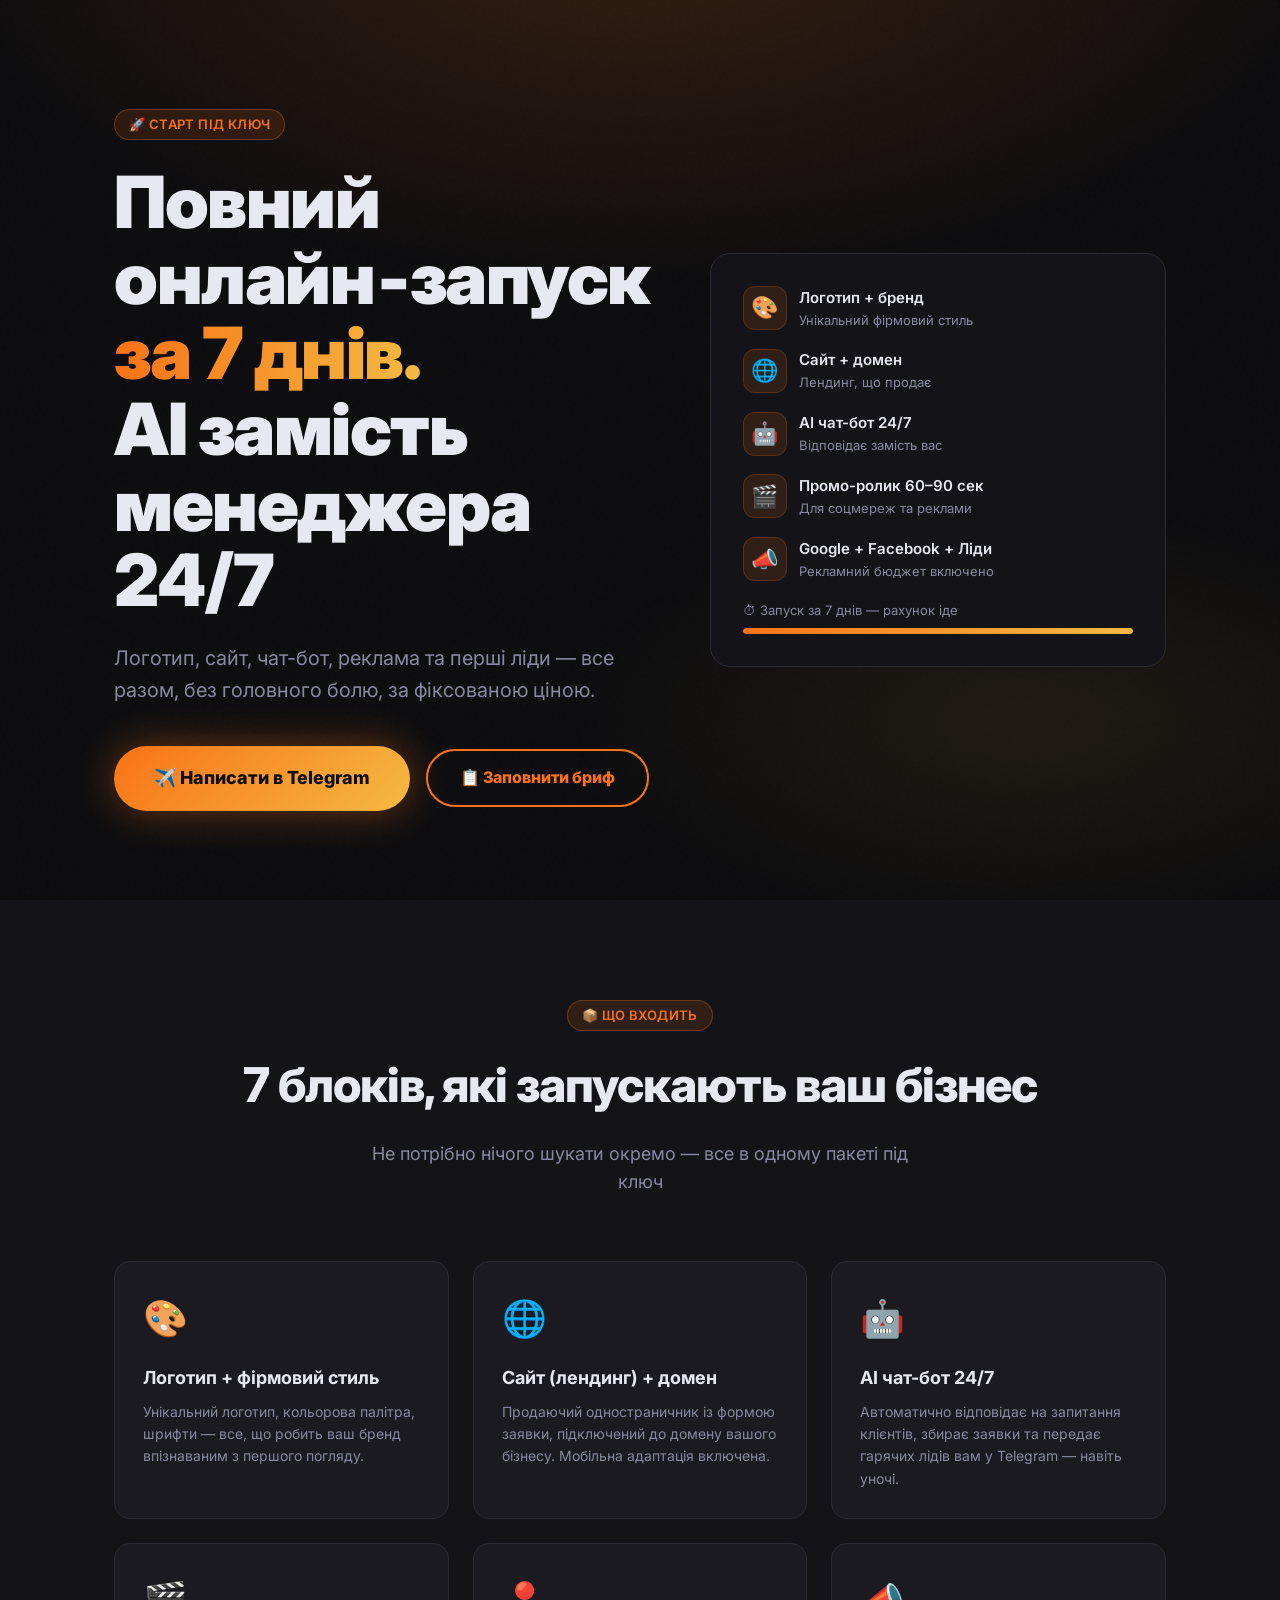
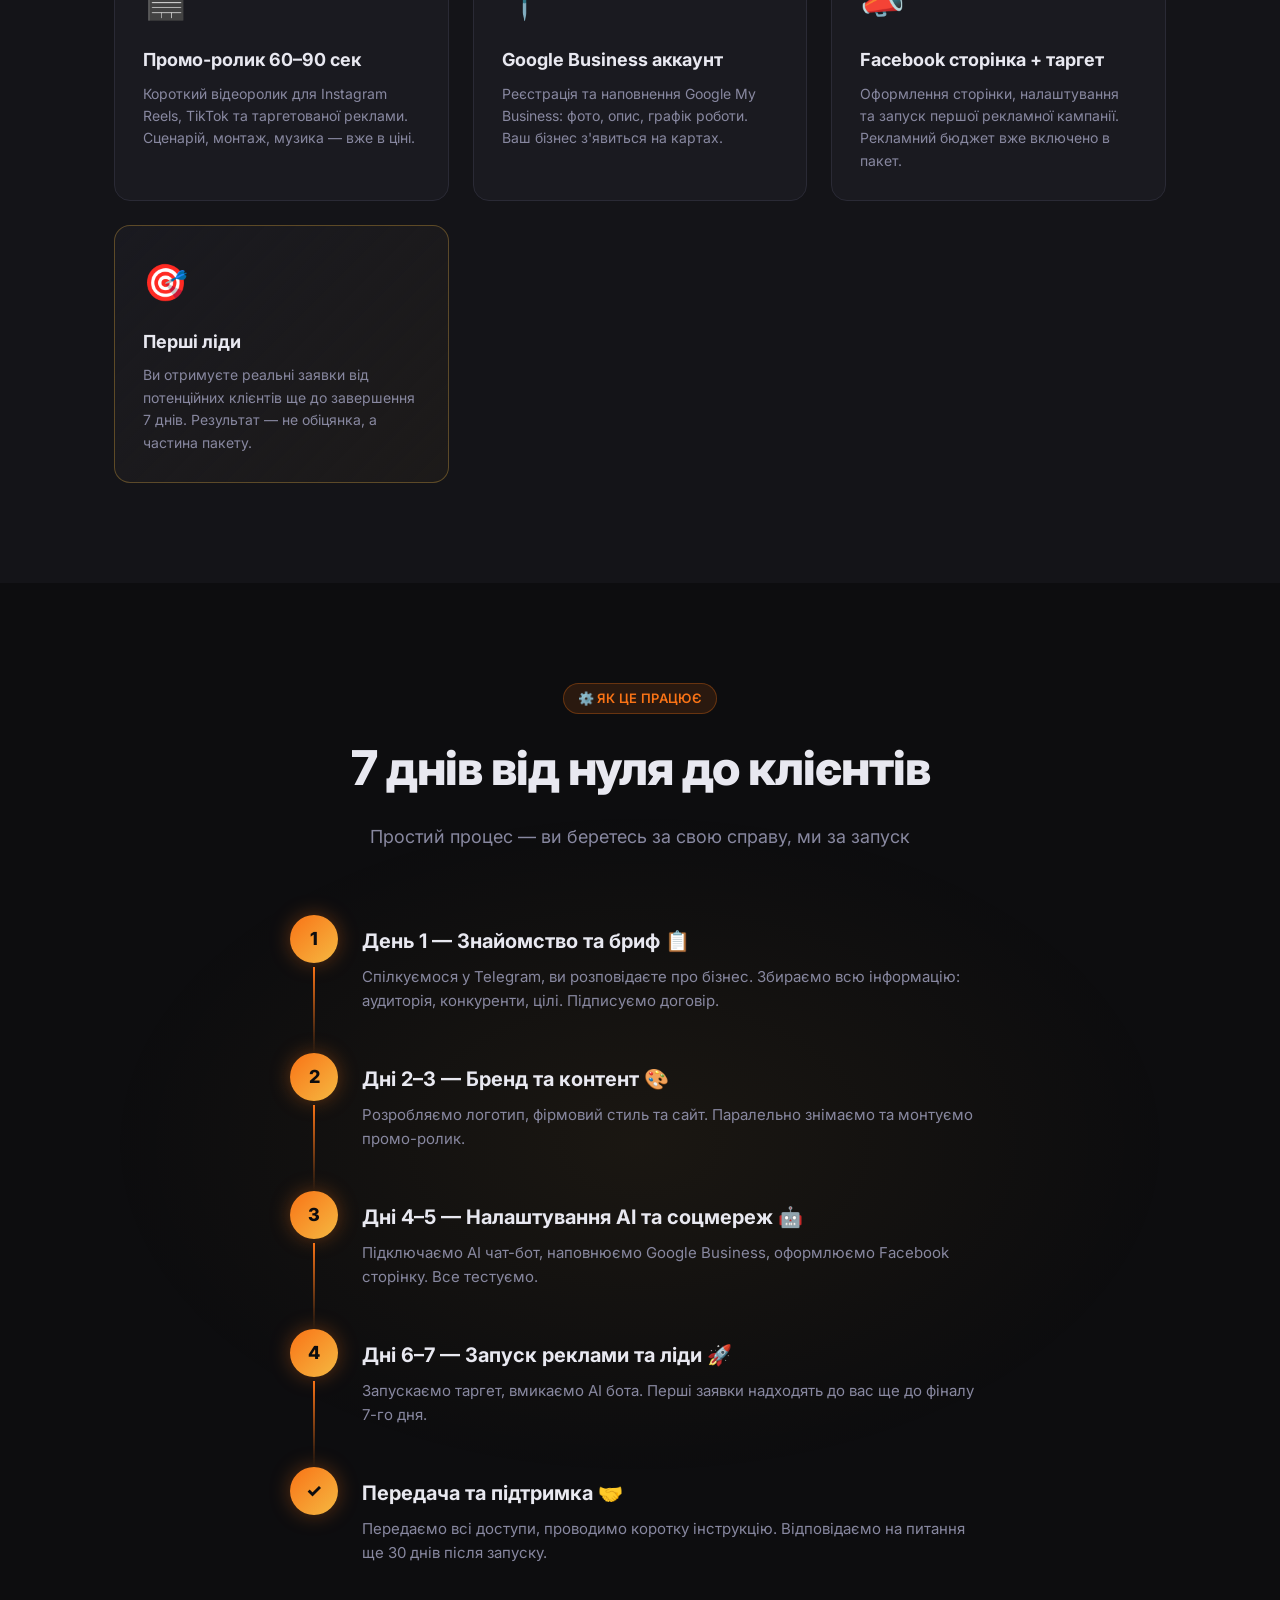
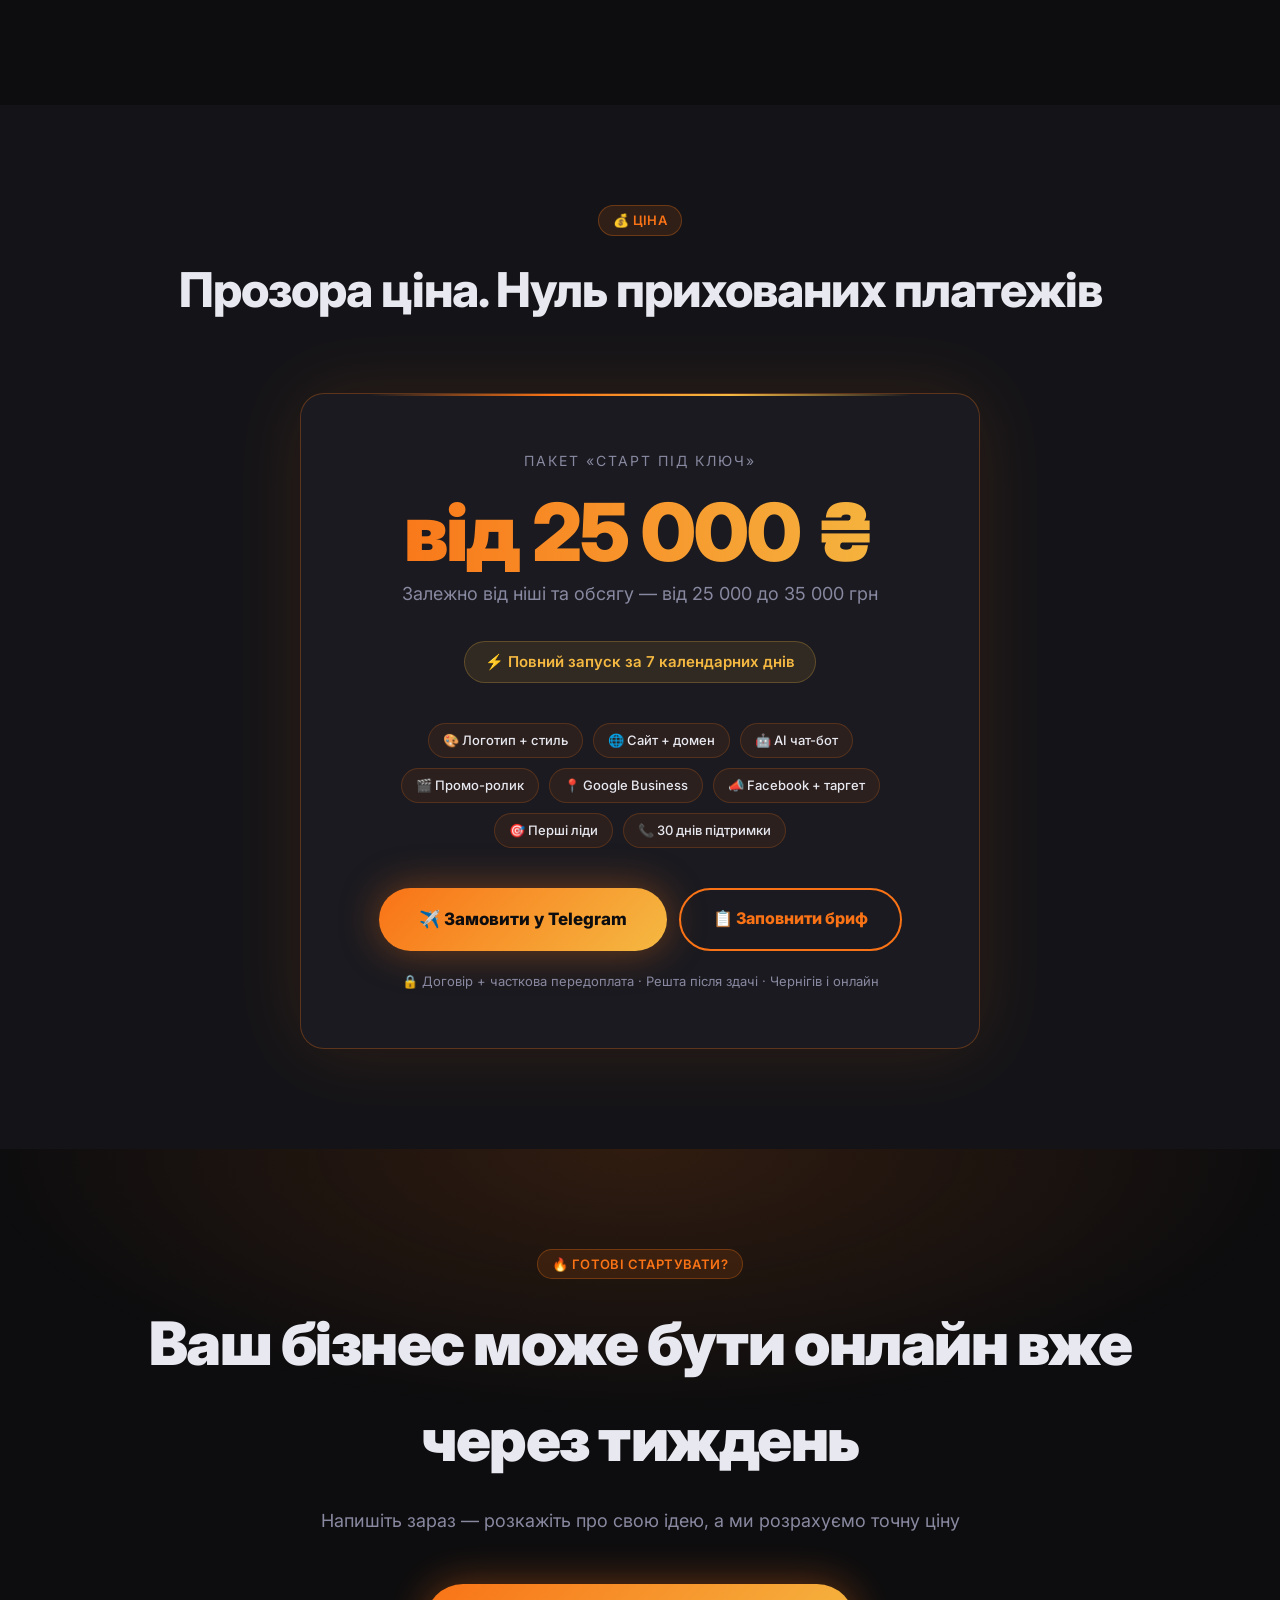
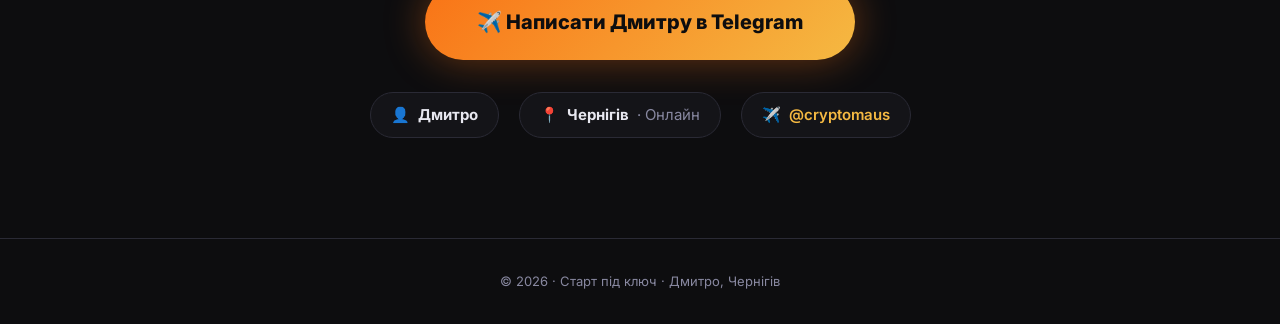
==== index.html @ 4a7ee0c6 "Add 'Заповнити бриф' button in hero and price sections" ====
<!DOCTYPE html>
<html lang="uk">
<head>
  <meta charset="UTF-8" />
  <meta name="viewport" content="width=device-width, initial-scale=1.0" />
  <title>Старт під ключ — Повний онлайн-запуск за 7 днів</title>
  <meta name="description" content="Запустіть свій бізнес онлайн за 7 днів. Логотип, сайт, AI чат-бот, реклама та перші ліди — під ключ. Чернігів." />
  <link rel="preconnect" href="https://fonts.googleapis.com" />
  <link rel="preconnect" href="https://fonts.gstatic.com" crossorigin />
  <link href="https://fonts.googleapis.com/css2?family=Inter:wght@400;500;600;700;800;900&display=swap" rel="stylesheet" />
  <style>
    *, *::before, *::after { box-sizing: border-box; margin: 0; padding: 0; }

    :root {
      --bg:        #0d0d0f;
      --bg2:       #141418;
      --bg3:       #1a1a20;
      --border:    #2a2a35;
      --orange:    #f97316;
      --gold:      #f5b942;
      --gold-lite: #fde68a;
      --text:      #e8e8f0;
      --muted:     #8888a0;
      --radius:    16px;
    }

    html { scroll-behavior: smooth; }

    body {
      font-family: 'Inter', sans-serif;
      background: var(--bg);
      color: var(--text);
      line-height: 1.6;
      overflow-x: hidden;
    }

    /* ── Utils ── */
    .container { max-width: 1100px; margin: 0 auto; padding: 0 24px; }
    .tag {
      display: inline-flex; align-items: center; gap: 6px;
      background: rgba(249,115,22,.12); border: 1px solid rgba(249,115,22,.3);
      color: var(--orange); border-radius: 100px;
      font-size: 13px; font-weight: 600; padding: 4px 14px;
      letter-spacing: .4px; text-transform: uppercase;
    }
    .btn {
      display: inline-flex; align-items: center; justify-content: center; gap: 8px;
      background: linear-gradient(135deg, var(--orange), var(--gold));
      color: #0d0d0f; font-weight: 800; font-size: 18px;
      padding: 18px 40px; border-radius: 100px;
      text-decoration: none; border: none; cursor: pointer;
      box-shadow: 0 0 40px rgba(249,115,22,.4);
      transition: transform .2s, box-shadow .2s;
    }
    .btn:hover { transform: translateY(-2px); box-shadow: 0 0 60px rgba(249,115,22,.6); }
    .btn-outline {
      background: transparent;
      border: 2px solid var(--orange);
      color: var(--orange);
      box-shadow: none;
      font-size: 16px; padding: 14px 32px;
    }
    .btn-outline:hover { background: rgba(249,115,22,.08); box-shadow: 0 0 30px rgba(249,115,22,.25); }

    /* ── Noise overlay ── */
    body::before {
      content: '';
      position: fixed; inset: 0; z-index: 0; pointer-events: none;
      background-image: url("data:image/svg+xml,%3Csvg viewBox='0 0 256 256' xmlns='http://www.w3.org/2000/svg'%3E%3Cfilter id='n'%3E%3CfeTurbulence type='fractalNoise' baseFrequency='0.9' numOctaves='4' stitchTiles='stitch'/%3E%3C/filter%3E%3Crect width='100%25' height='100%25' filter='url(%23n)' opacity='.04'/%3E%3C/svg%3E");
      opacity: .4;
    }

    section { position: relative; z-index: 1; }

    /* ════════════════════════════════
       HERO
    ════════════════════════════════ */
    #hero {
      min-height: 100vh;
      display: flex; align-items: center;
      padding: 100px 0 80px;
      background:
        radial-gradient(ellipse 80% 60% at 50% -10%, rgba(249,115,22,.18) 0%, transparent 70%),
        radial-gradient(ellipse 60% 40% at 80% 80%, rgba(245,185,66,.08) 0%, transparent 60%);
    }

    .hero-inner {
      display: grid; grid-template-columns: 1fr 1fr; gap: 60px; align-items: center;
    }
    @media(max-width:768px){ .hero-inner { grid-template-columns: 1fr; text-align: center; } }

    .hero-eyebrow { display: flex; align-items: center; gap: 12px; margin-bottom: 24px; }
    @media(max-width:768px){ .hero-eyebrow { justify-content: center; } }

    .hero-title {
      font-size: clamp(38px, 6vw, 72px);
      font-weight: 900; line-height: 1.05; letter-spacing: -1.5px;
      margin-bottom: 24px;
    }
    .hero-title .accent {
      background: linear-gradient(90deg, var(--orange), var(--gold));
      -webkit-background-clip: text; -webkit-text-fill-color: transparent;
      background-clip: text;
    }

    .hero-sub {
      font-size: 20px; color: var(--muted); margin-bottom: 40px; max-width: 500px;
    }
    @media(max-width:768px){ .hero-sub { margin: 0 auto 40px; } }

    .hero-cta { display: flex; gap: 16px; flex-wrap: wrap; align-items: center; }
    @media(max-width:768px){ .hero-cta { justify-content: center; } }

    .hero-badge {
      background: var(--bg2); border: 1px solid var(--border);
      border-radius: 20px; padding: 32px;
      display: flex; flex-direction: column; gap: 18px;
    }
    .hero-badge-row { display: flex; align-items: center; gap: 12px; }
    .hero-badge-icon {
      width: 44px; height: 44px; border-radius: 12px;
      display: flex; align-items: center; justify-content: center;
      font-size: 22px;
      background: rgba(249,115,22,.12); border: 1px solid rgba(249,115,22,.2);
      flex-shrink: 0;
    }
    .hero-badge-text { font-size: 15px; font-weight: 600; color: var(--text); }
    .hero-badge-text span { color: var(--muted); font-weight: 400; font-size: 13px; display: block; }

    .timer-bar {
      margin-top: 8px;
      background: rgba(249,115,22,.1); border-radius: 100px;
      height: 6px; overflow: hidden;
    }
    .timer-fill {
      height: 100%;
      background: linear-gradient(90deg, var(--orange), var(--gold));
      border-radius: 100px;
      width: 0;
      animation: fillBar 7s linear forwards;
    }
    @keyframes fillBar { to { width: 100%; } }

    /* ════════════════════════════════
       WHAT'S INCLUDED
    ════════════════════════════════ */
    #included {
      padding: 100px 0;
      background: var(--bg2);
    }
    .section-header { text-align: center; margin-bottom: 64px; }
    .section-title {
      font-size: clamp(28px, 4vw, 48px);
      font-weight: 800; letter-spacing: -1px; margin-top: 16px; margin-bottom: 16px;
    }
    .section-sub { color: var(--muted); font-size: 18px; max-width: 560px; margin: 0 auto; }

    .cards-grid {
      display: grid;
      grid-template-columns: repeat(auto-fill, minmax(290px, 1fr));
      gap: 24px;
    }

    .card {
      background: var(--bg3);
      border: 1px solid var(--border);
      border-radius: var(--radius);
      padding: 28px;
      transition: border-color .25s, transform .25s;
      position: relative; overflow: hidden;
    }
    .card::before {
      content: '';
      position: absolute; top: 0; left: 0; right: 0; height: 2px;
      background: linear-gradient(90deg, var(--orange), var(--gold));
      transform: scaleX(0); transform-origin: left;
      transition: transform .3s;
    }
    .card:hover { border-color: rgba(249,115,22,.4); transform: translateY(-4px); }
    .card:hover::before { transform: scaleX(1); }

    .card-icon { font-size: 36px; margin-bottom: 16px; }
    .card-title { font-size: 18px; font-weight: 700; margin-bottom: 8px; }
    .card-desc { color: var(--muted); font-size: 14px; line-height: 1.6; }

    /* ════════════════════════════════
       HOW IT WORKS
    ════════════════════════════════ */
    #how {
      padding: 100px 0;
      background:
        radial-gradient(ellipse 70% 50% at 50% 50%, rgba(245,185,66,.06) 0%, transparent 60%);
    }

    .steps { display: flex; flex-direction: column; gap: 0; max-width: 700px; margin: 0 auto; }

    .step {
      display: flex; gap: 24px; align-items: flex-start;
      padding-bottom: 40px; position: relative;
    }
    .step:not(:last-child)::after {
      content: '';
      position: absolute; left: 23px; top: 52px; bottom: 0;
      width: 2px;
      background: linear-gradient(to bottom, var(--orange), transparent);
    }

    .step-num {
      width: 48px; height: 48px; border-radius: 50%; flex-shrink: 0;
      background: linear-gradient(135deg, var(--orange), var(--gold));
      display: flex; align-items: center; justify-content: center;
      font-weight: 800; font-size: 18px; color: #0d0d0f;
      box-shadow: 0 0 20px rgba(249,115,22,.35);
    }
    .step-body {}
    .step-title { font-size: 20px; font-weight: 700; margin-bottom: 8px; padding-top: 10px; }
    .step-desc { color: var(--muted); font-size: 15px; }

    /* ════════════════════════════════
       PRICE
    ════════════════════════════════ */
    #price {
      padding: 100px 0;
      background: var(--bg2);
    }

    .price-card {
      max-width: 680px; margin: 0 auto;
      background: var(--bg3);
      border: 1px solid rgba(249,115,22,.3);
      border-radius: 24px; padding: 56px;
      text-align: center;
      position: relative; overflow: hidden;
      box-shadow: 0 0 80px rgba(249,115,22,.12);
    }
    .price-card::before {
      content: '';
      position: absolute; top: -1px; left: 10%; right: 10%; height: 3px;
      background: linear-gradient(90deg, transparent, var(--orange), var(--gold), transparent);
      border-radius: 100px;
    }

    .price-label { font-size: 14px; text-transform: uppercase; letter-spacing: 2px; color: var(--muted); margin-bottom: 20px; }
    .price-amount {
      font-size: clamp(48px, 8vw, 80px); font-weight: 900; letter-spacing: -2px;
      background: linear-gradient(90deg, var(--orange), var(--gold));
      -webkit-background-clip: text; -webkit-text-fill-color: transparent;
      background-clip: text; line-height: 1;
    }
    .price-range { font-size: 18px; color: var(--muted); margin: 8px 0 32px; }
    .price-deadline {
      display: inline-flex; align-items: center; gap: 8px;
      background: rgba(245,185,66,.1); border: 1px solid rgba(245,185,66,.25);
      color: var(--gold); border-radius: 100px;
      font-size: 15px; font-weight: 600; padding: 8px 20px; margin-bottom: 40px;
    }
    .price-includes {
      display: flex; flex-wrap: wrap; gap: 10px; justify-content: center; margin-bottom: 40px;
    }
    .price-pill {
      background: rgba(249,115,22,.08); border: 1px solid rgba(249,115,22,.2);
      color: var(--text); border-radius: 100px;
      font-size: 13px; font-weight: 500; padding: 6px 14px;
    }
    .price-note { color: var(--muted); font-size: 13px; margin-top: 20px; }

    /* ════════════════════════════════
       CTA
    ════════════════════════════════ */
    #cta {
      padding: 100px 0;
      text-align: center;
      background:
        radial-gradient(ellipse 80% 60% at 50% 0%, rgba(249,115,22,.15) 0%, transparent 65%);
    }
    .cta-title { font-size: clamp(32px, 5vw, 60px); font-weight: 900; letter-spacing: -1.5px; margin: 16px 0 20px; }
    .cta-sub { color: var(--muted); font-size: 18px; margin-bottom: 48px; }
    .contact-info {
      display: flex; align-items: center; justify-content: center; gap: 20px;
      flex-wrap: wrap; margin-top: 32px;
    }
    .contact-chip {
      display: flex; align-items: center; gap: 8px;
      background: var(--bg2); border: 1px solid var(--border);
      border-radius: 100px; padding: 10px 20px;
      font-size: 15px; color: var(--muted);
    }
    .contact-chip strong { color: var(--text); }

    /* ════════════════════════════════
       FOOTER
    ════════════════════════════════ */
    footer {
      border-top: 1px solid var(--border);
      padding: 32px 0; text-align: center;
      color: var(--muted); font-size: 13px;
    }

    /* ════════════════════════════════
       STICKY CTA
    ════════════════════════════════ */
    .sticky-cta {
      position: fixed; bottom: 24px; left: 50%; transform: translateX(-50%);
      z-index: 100;
      background: rgba(13,13,15,.85); backdrop-filter: blur(16px);
      border: 1px solid rgba(249,115,22,.25);
      border-radius: 100px; padding: 12px 12px 12px 24px;
      display: flex; align-items: center; gap: 16px;
      box-shadow: 0 8px 40px rgba(0,0,0,.6);
      opacity: 0; transition: opacity .4s;
    }
    .sticky-cta.visible { opacity: 1; }
    .sticky-cta-text { font-size: 15px; font-weight: 600; white-space: nowrap; }
    .sticky-cta .btn { font-size: 15px; padding: 12px 24px; }
    @media(max-width:500px){ .sticky-cta-text { display: none; } }
  </style>
</head>
<body>

<!-- ════ HERO ════ -->
<section id="hero">
  <div class="container">
    <div class="hero-inner">
      <div>
        <div class="hero-eyebrow">
          <span class="tag">🚀 Старт під ключ</span>
        </div>
        <h1 class="hero-title">
          Повний онлайн&#8209;запуск<br/>
          <span class="accent">за 7 днів.</span><br/>
          AI замість менеджера 24/7
        </h1>
        <p class="hero-sub">
          Логотип, сайт, чат-бот, реклама та перші ліди —
          все разом, без головного болю, за фіксованою ціною.
        </p>
        <div class="hero-cta">
          <a href="https://t.me/cryptomaus" class="btn" target="_blank">
            ✈️ Написати в Telegram
          </a>
          <a href="brief.html" class="btn btn-outline">📋 Заповнити бриф</a>
        </div>
      </div>

      <div class="hero-badge">
        <div class="hero-badge-row">
          <div class="hero-badge-icon">🎨</div>
          <div class="hero-badge-text">Логотип + бренд <span>Унікальний фірмовий стиль</span></div>
        </div>
        <div class="hero-badge-row">
          <div class="hero-badge-icon">🌐</div>
          <div class="hero-badge-text">Сайт + домен <span>Лендинг, що продає</span></div>
        </div>
        <div class="hero-badge-row">
          <div class="hero-badge-icon">🤖</div>
          <div class="hero-badge-text">AI чат-бот 24/7 <span>Відповідає замість вас</span></div>
        </div>
        <div class="hero-badge-row">
          <div class="hero-badge-icon">🎬</div>
          <div class="hero-badge-text">Промо-ролик 60–90 сек <span>Для соцмереж та реклами</span></div>
        </div>
        <div class="hero-badge-row">
          <div class="hero-badge-icon">📣</div>
          <div class="hero-badge-text">Google + Facebook + Ліди <span>Рекламний бюджет включено</span></div>
        </div>
        <div>
          <p style="font-size:13px;color:var(--muted);margin-bottom:6px;">⏱ Запуск за 7 днів — рахунок іде</p>
          <div class="timer-bar"><div class="timer-fill"></div></div>
        </div>
      </div>
    </div>
  </div>
</section>

<!-- ════ INCLUDED ════ -->
<section id="included">
  <div class="container">
    <div class="section-header">
      <span class="tag">📦 Що входить</span>
      <h2 class="section-title">7 блоків, які запускають ваш бізнес</h2>
      <p class="section-sub">Не потрібно нічого шукати окремо — все в одному пакеті під ключ</p>
    </div>
    <div class="cards-grid">
      <div class="card">
        <div class="card-icon">🎨</div>
        <div class="card-title">Логотип + фірмовий стиль</div>
        <div class="card-desc">Унікальний логотип, кольорова палітра, шрифти — все, що робить ваш бренд впізнаваним з першого погляду.</div>
      </div>
      <div class="card">
        <div class="card-icon">🌐</div>
        <div class="card-title">Сайт (лендинг) + домен</div>
        <div class="card-desc">Продаючий одностраничник із формою заявки, підключений до домену вашого бізнесу. Мобільна адаптація включена.</div>
      </div>
      <div class="card">
        <div class="card-icon">🤖</div>
        <div class="card-title">AI чат-бот 24/7</div>
        <div class="card-desc">Автоматично відповідає на запитання клієнтів, збирає заявки та передає гарячих лідів вам у Telegram — навіть уночі.</div>
      </div>
      <div class="card">
        <div class="card-icon">🎬</div>
        <div class="card-title">Промо-ролик 60–90 сек</div>
        <div class="card-desc">Короткий відеоролик для Instagram Reels, TikTok та таргетованої реклами. Сценарій, монтаж, музика — вже в ціні.</div>
      </div>
      <div class="card">
        <div class="card-icon">📍</div>
        <div class="card-title">Google Business аккаунт</div>
        <div class="card-desc">Реєстрація та наповнення Google My Business: фото, опис, графік роботи. Ваш бізнес з'явиться на картах.</div>
      </div>
      <div class="card">
        <div class="card-icon">📣</div>
        <div class="card-title">Facebook сторінка + таргет</div>
        <div class="card-desc">Оформлення сторінки, налаштування та запуск першої рекламної кампанії. Рекламний бюджет вже включено в пакет.</div>
      </div>
      <div class="card" style="border-color:rgba(245,185,66,.3); background: linear-gradient(135deg, var(--bg3), rgba(245,185,66,.04));">
        <div class="card-icon">🎯</div>
        <div class="card-title">Перші ліди</div>
        <div class="card-desc">Ви отримуєте реальні заявки від потенційних клієнтів ще до завершення 7 днів. Результат — не обіцянка, а частина пакету.</div>
      </div>
    </div>
  </div>
</section>

<!-- ════ HOW IT WORKS ════ -->
<section id="how">
  <div class="container">
    <div class="section-header">
      <span class="tag">⚙️ Як це працює</span>
      <h2 class="section-title">7 днів від нуля до клієнтів</h2>
      <p class="section-sub">Простий процес — ви беретесь за свою справу, ми за запуск</p>
    </div>
    <div class="steps">
      <div class="step">
        <div class="step-num">1</div>
        <div class="step-body">
          <div class="step-title">День 1 — Знайомство та бриф 📋</div>
          <div class="step-desc">Спілкуємося у Telegram, ви розповідаєте про бізнес. Збираємо всю інформацію: аудиторія, конкуренти, цілі. Підписуємо договір.</div>
        </div>
      </div>
      <div class="step">
        <div class="step-num">2</div>
        <div class="step-body">
          <div class="step-title">Дні 2–3 — Бренд та контент 🎨</div>
          <div class="step-desc">Розробляємо логотип, фірмовий стиль та сайт. Паралельно знімаємо та монтуємо промо-ролик.</div>
        </div>
      </div>
      <div class="step">
        <div class="step-num">3</div>
        <div class="step-body">
          <div class="step-title">Дні 4–5 — Налаштування AI та соцмереж 🤖</div>
          <div class="step-desc">Підключаємо AI чат-бот, наповнюємо Google Business, оформлюємо Facebook сторінку. Все тестуємо.</div>
        </div>
      </div>
      <div class="step">
        <div class="step-num">4</div>
        <div class="step-body">
          <div class="step-title">Дні 6–7 — Запуск реклами та ліди 🚀</div>
          <div class="step-desc">Запускаємо таргет, вмикаємо AI бота. Перші заявки надходять до вас ще до фіналу 7-го дня.</div>
        </div>
      </div>
      <div class="step">
        <div class="step-num">✓</div>
        <div class="step-body">
          <div class="step-title">Передача та підтримка 🤝</div>
          <div class="step-desc">Передаємо всі доступи, проводимо коротку інструкцію. Відповідаємо на питання ще 30 днів після запуску.</div>
        </div>
      </div>
    </div>
  </div>
</section>

<!-- ════ PRICE ════ -->
<section id="price">
  <div class="container">
    <div class="section-header">
      <span class="tag">💰 Ціна</span>
      <h2 class="section-title">Прозора ціна. Нуль прихованих платежів</h2>
    </div>
    <div class="price-card">
      <p class="price-label">Пакет «Старт під ключ»</p>
      <div class="price-amount">від 25 000 ₴</div>
      <p class="price-range">Залежно від ніші та обсягу — від 25 000 до 35 000 грн</p>
      <div class="price-deadline">⚡ Повний запуск за 7 календарних днів</div>
      <div class="price-includes">
        <span class="price-pill">🎨 Логотип + стиль</span>
        <span class="price-pill">🌐 Сайт + домен</span>
        <span class="price-pill">🤖 AI чат-бот</span>
        <span class="price-pill">🎬 Промо-ролик</span>
        <span class="price-pill">📍 Google Business</span>
        <span class="price-pill">📣 Facebook + таргет</span>
        <span class="price-pill">🎯 Перші ліди</span>
        <span class="price-pill">📞 30 днів підтримки</span>
      </div>
      <div style="display:flex;gap:12px;justify-content:center;flex-wrap:wrap;">
        <a href="https://t.me/cryptomaus" class="btn" target="_blank" style="font-size:17px;">
          ✈️ Замовити у Telegram
        </a>
        <a href="brief.html" class="btn btn-outline" style="font-size:16px;">
          📋 Заповнити бриф
        </a>
      </div>
      <p class="price-note">🔒 Договір + часткова передоплата · Решта після здачі · Чернігів і онлайн</p>
    </div>
  </div>
</section>

<!-- ════ CTA ════ -->
<section id="cta">
  <div class="container">
    <span class="tag">🔥 Готові стартувати?</span>
    <h2 class="cta-title">Ваш бізнес може бути онлайн вже через тиждень</h2>
    <p class="cta-sub">Напишіть зараз — розкажіть про свою ідею, а ми розрахуємо точну ціну</p>
    <a href="https://t.me/cryptomaus" class="btn" target="_blank" style="font-size:20px; padding: 22px 52px;">
      ✈️ Написати Дмитру в Telegram
    </a>
    <div class="contact-info">
      <div class="contact-chip">👤 <strong>Дмитро</strong></div>
      <div class="contact-chip">📍 <strong>Чернігів</strong> · Онлайн</div>
      <div class="contact-chip">✈️ <a href="https://t.me/cryptomaus" style="color:var(--gold);text-decoration:none;font-weight:600;">@cryptomaus</a></div>
    </div>
  </div>
</section>

<footer>
  <div class="container">
    <p>© 2026 · Старт під ключ · Дмитро, Чернігів</p>
  </div>
</footer>

<!-- Sticky CTA -->
<div class="sticky-cta" id="stickyCta">
  <span class="sticky-cta-text">Запуск за 7 днів від 25 000 ₴</span>
  <a href="https://t.me/cryptomaus" class="btn" target="_blank">Замовити ✈️</a>
</div>

<script>
  // Sticky CTA visibility
  const cta = document.getElementById('stickyCta');
  window.addEventListener('scroll', () => {
    cta.classList.toggle('visible', window.scrollY > 600);
  });
</script>
</body>
</html>
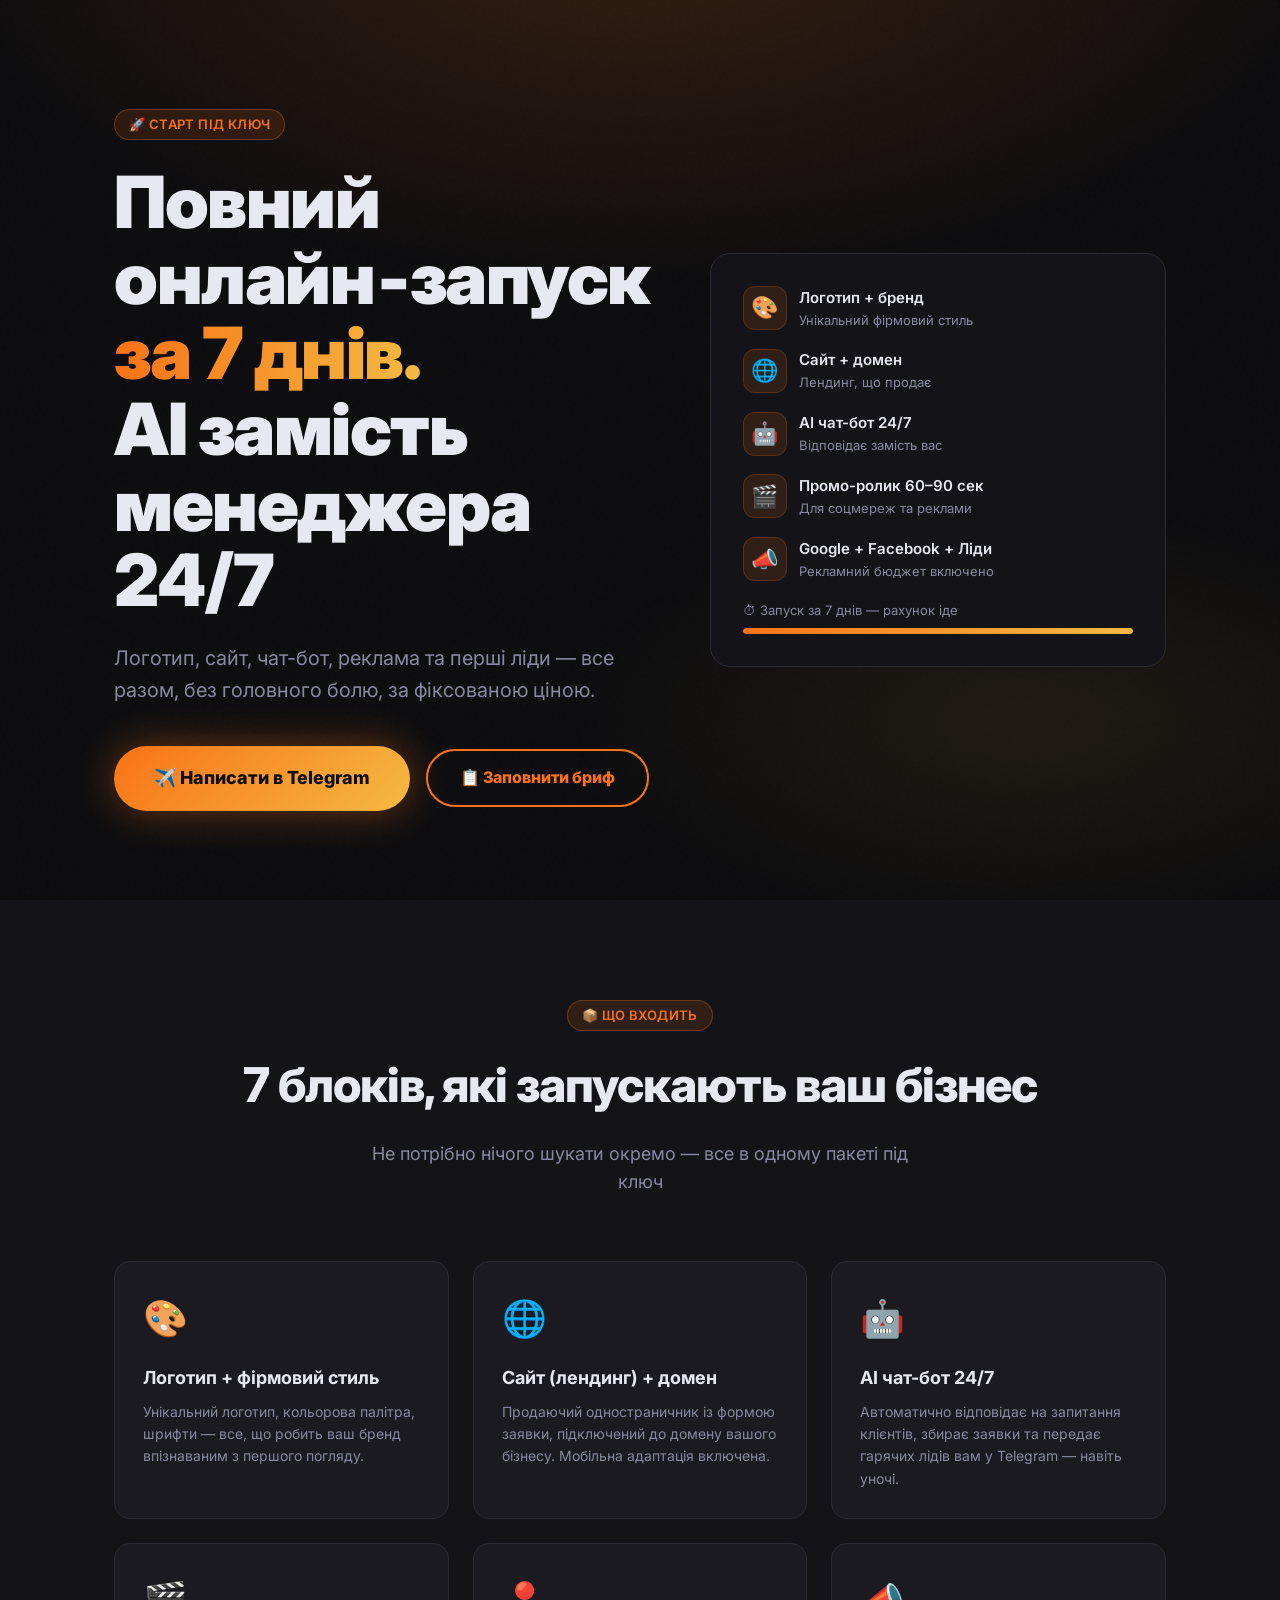
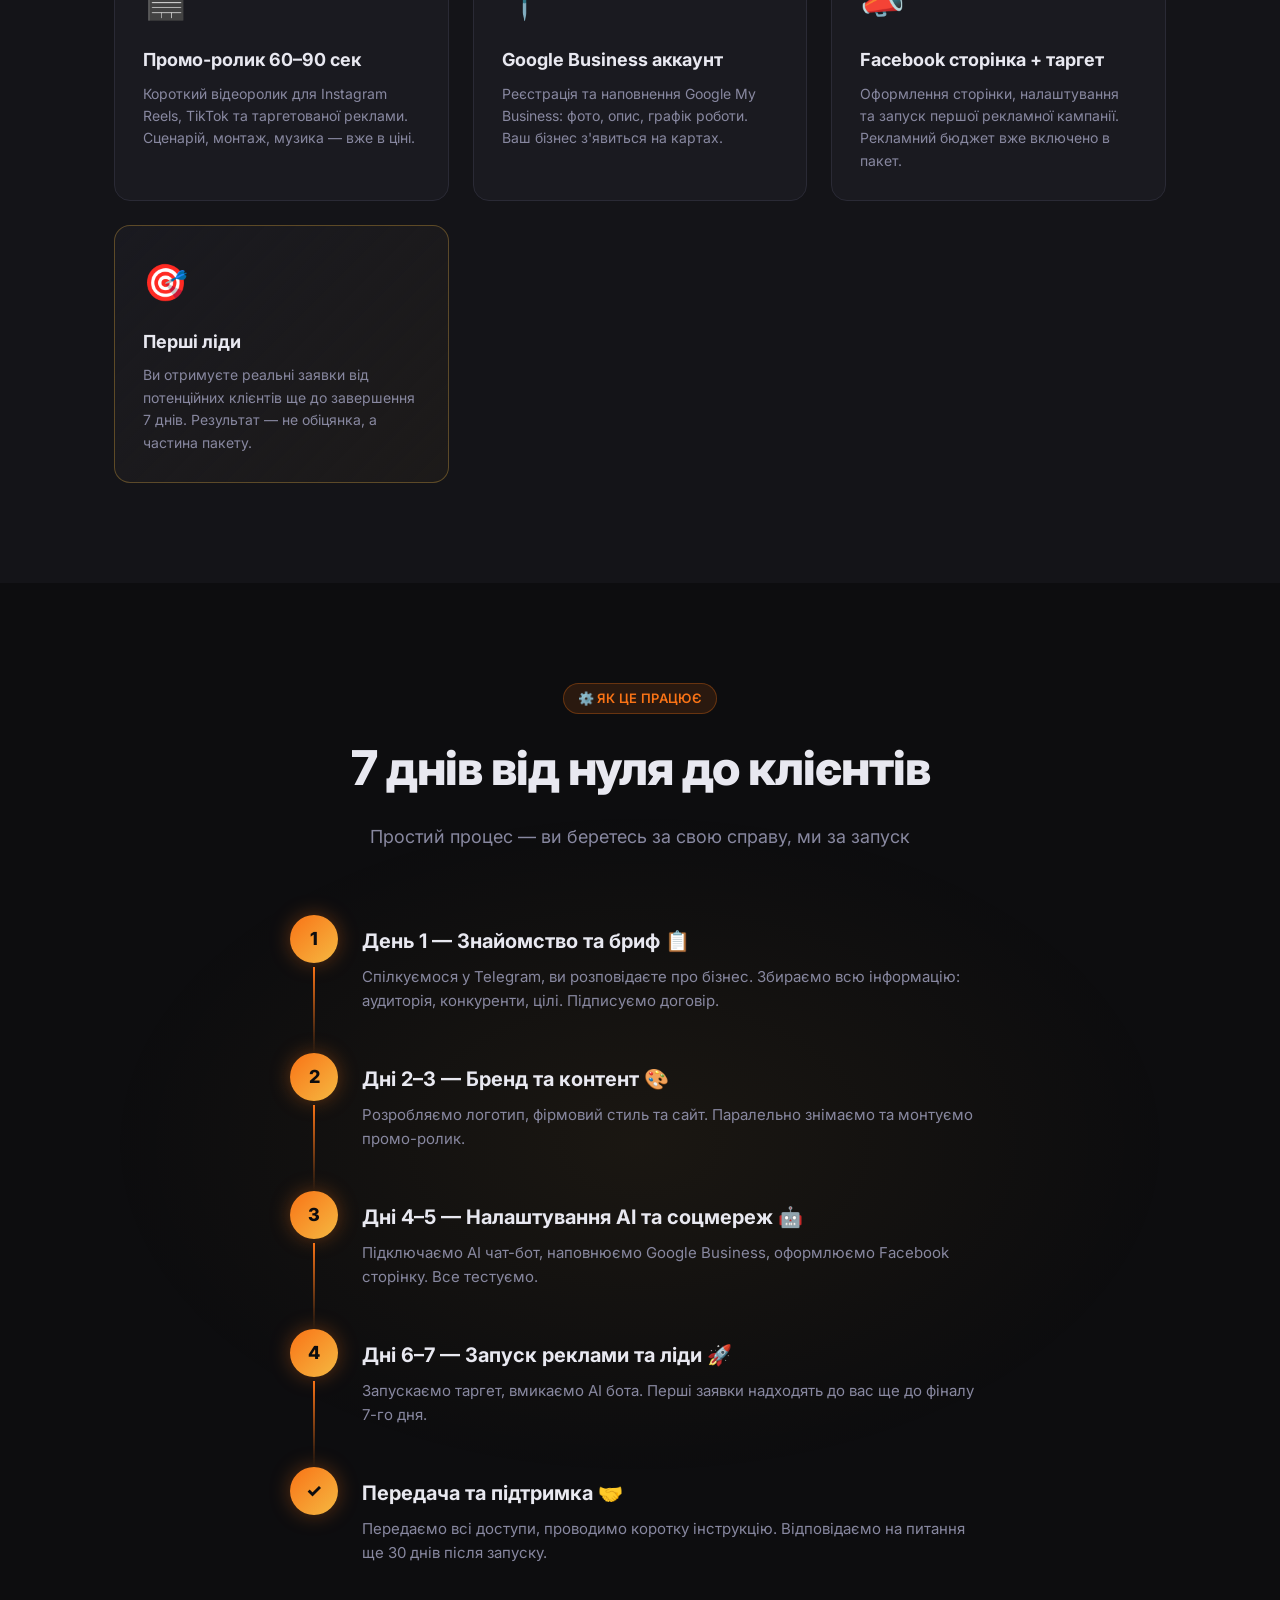
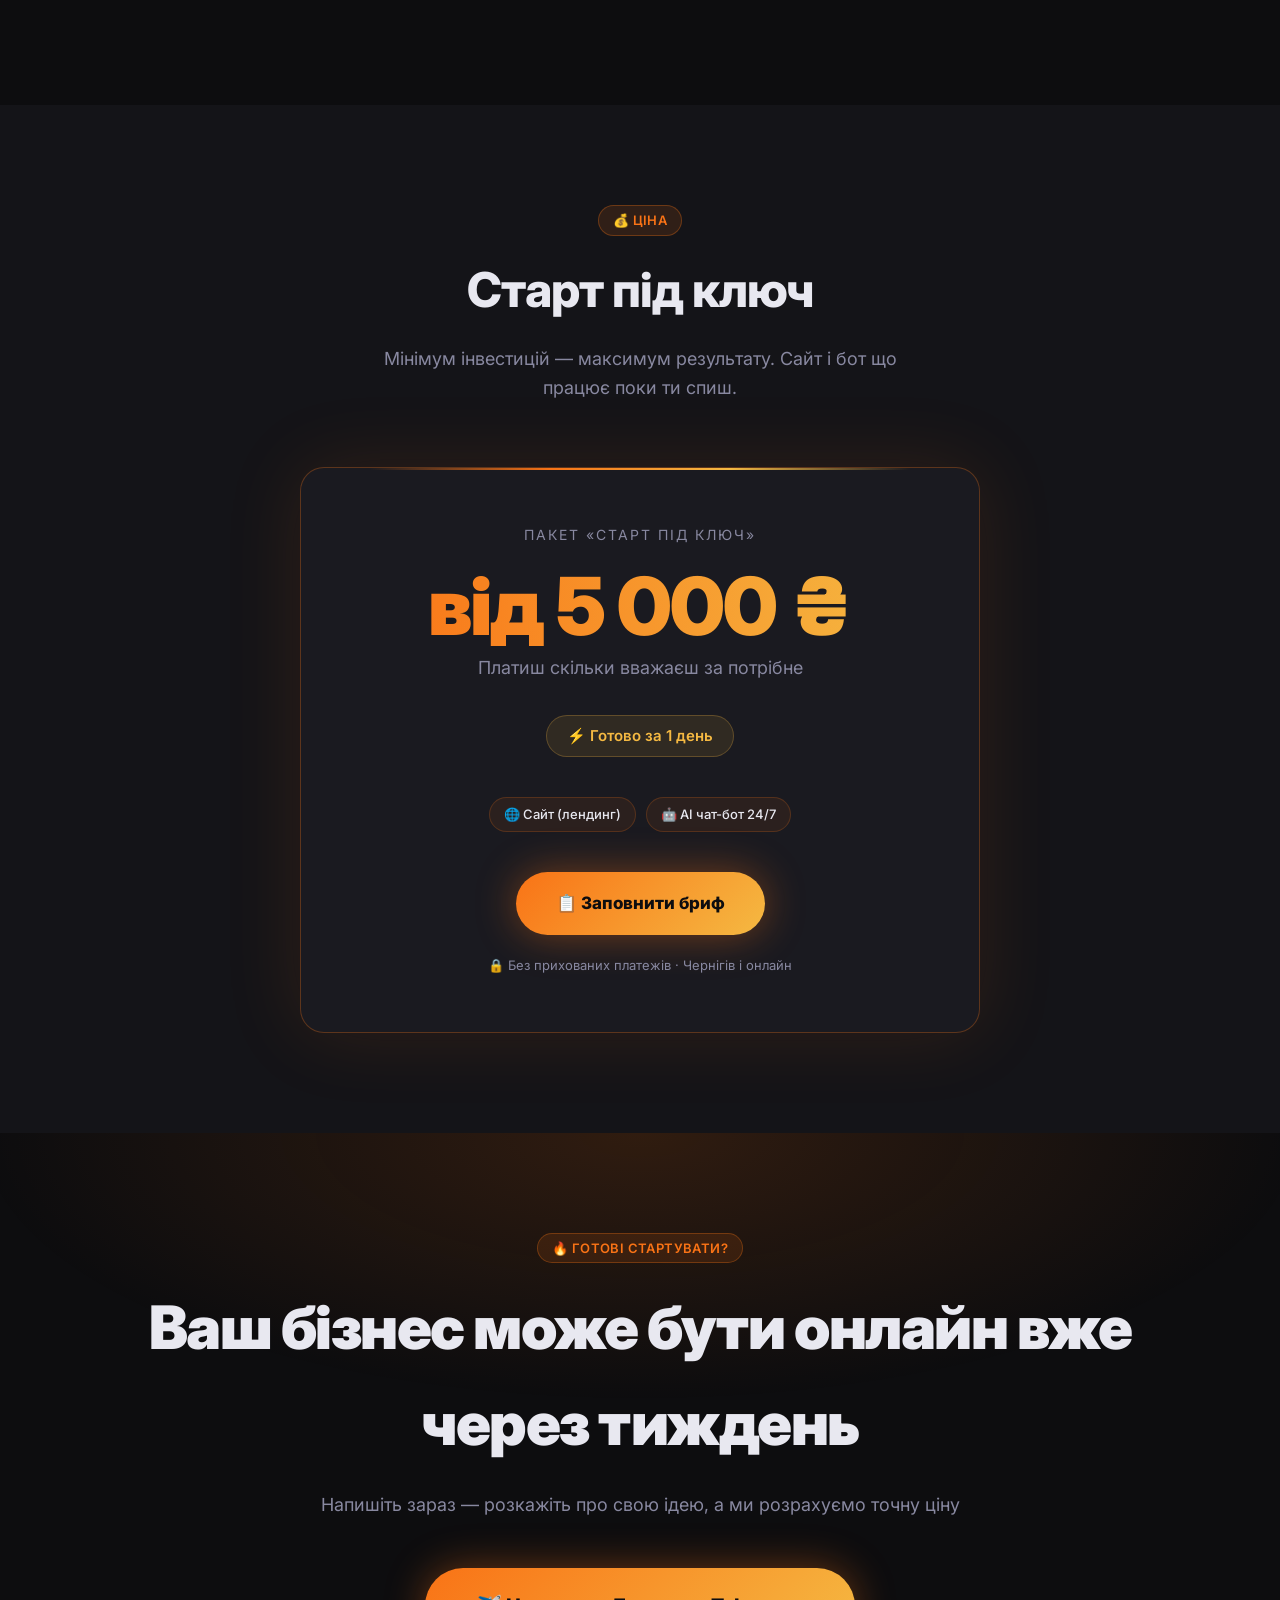
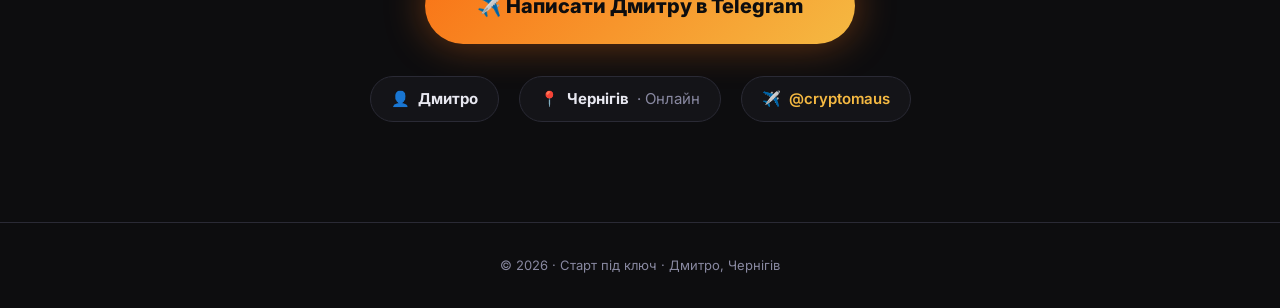
==== commit 476185e0: "Update price section — new package from 5000 UAH, 1 day, brief CTA" ====
--- a/index.html
+++ b/index.html
@@ -473,32 +473,22 @@
   <div class="container">
     <div class="section-header">
       <span class="tag">💰 Ціна</span>
-      <h2 class="section-title">Прозора ціна. Нуль прихованих платежів</h2>
+      <h2 class="section-title">Старт під ключ</h2>
+      <p class="section-sub">Мінімум інвестицій — максимум результату. Сайт і бот що працює поки ти спиш.</p>
     </div>
     <div class="price-card">
       <p class="price-label">Пакет «Старт під ключ»</p>
-      <div class="price-amount">від 25 000 ₴</div>
-      <p class="price-range">Залежно від ніші та обсягу — від 25 000 до 35 000 грн</p>
-      <div class="price-deadline">⚡ Повний запуск за 7 календарних днів</div>
+      <div class="price-amount">від 5 000 ₴</div>
+      <p class="price-range">Платиш скільки вважаєш за потрібне</p>
+      <div class="price-deadline">⚡ Готово за 1 день</div>
       <div class="price-includes">
-        <span class="price-pill">🎨 Логотип + стиль</span>
-        <span class="price-pill">🌐 Сайт + домен</span>
-        <span class="price-pill">🤖 AI чат-бот</span>
-        <span class="price-pill">🎬 Промо-ролик</span>
-        <span class="price-pill">📍 Google Business</span>
-        <span class="price-pill">📣 Facebook + таргет</span>
-        <span class="price-pill">🎯 Перші ліди</span>
-        <span class="price-pill">📞 30 днів підтримки</span>
-      </div>
-      <div style="display:flex;gap:12px;justify-content:center;flex-wrap:wrap;">
-        <a href="https://t.me/cryptomaus" class="btn" target="_blank" style="font-size:17px;">
-          ✈️ Замовити у Telegram
-        </a>
-        <a href="brief.html" class="btn btn-outline" style="font-size:16px;">
-          📋 Заповнити бриф
-        </a>
-      </div>
-      <p class="price-note">🔒 Договір + часткова передоплата · Решта після здачі · Чернігів і онлайн</p>
+        <span class="price-pill">🌐 Сайт (лендинг)</span>
+        <span class="price-pill">🤖 AI чат-бот 24/7</span>
+      </div>
+      <a href="client-brief.html" class="btn" style="font-size:17px;">
+        📋 Заповнити бриф
+      </a>
+      <p class="price-note">🔒 Без прихованих платежів · Чернігів і онлайн</p>
     </div>
   </div>
 </section>
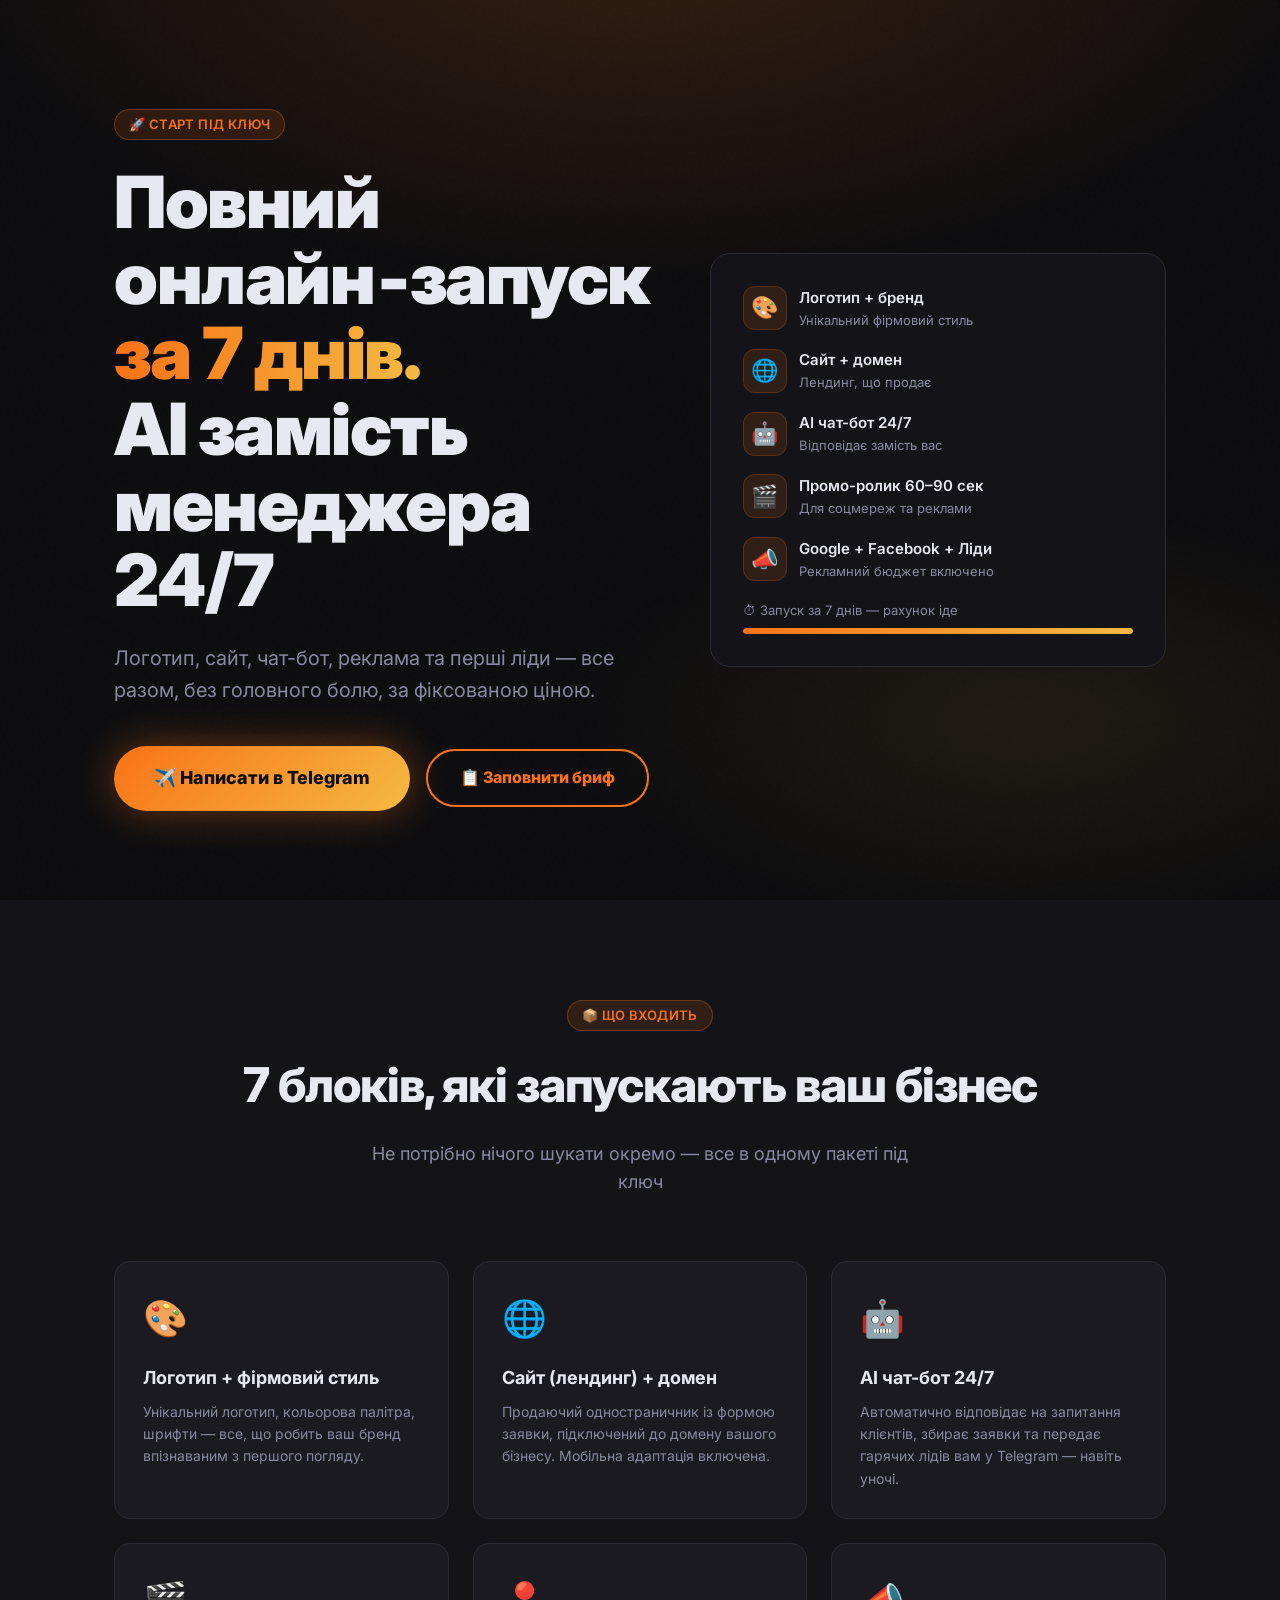
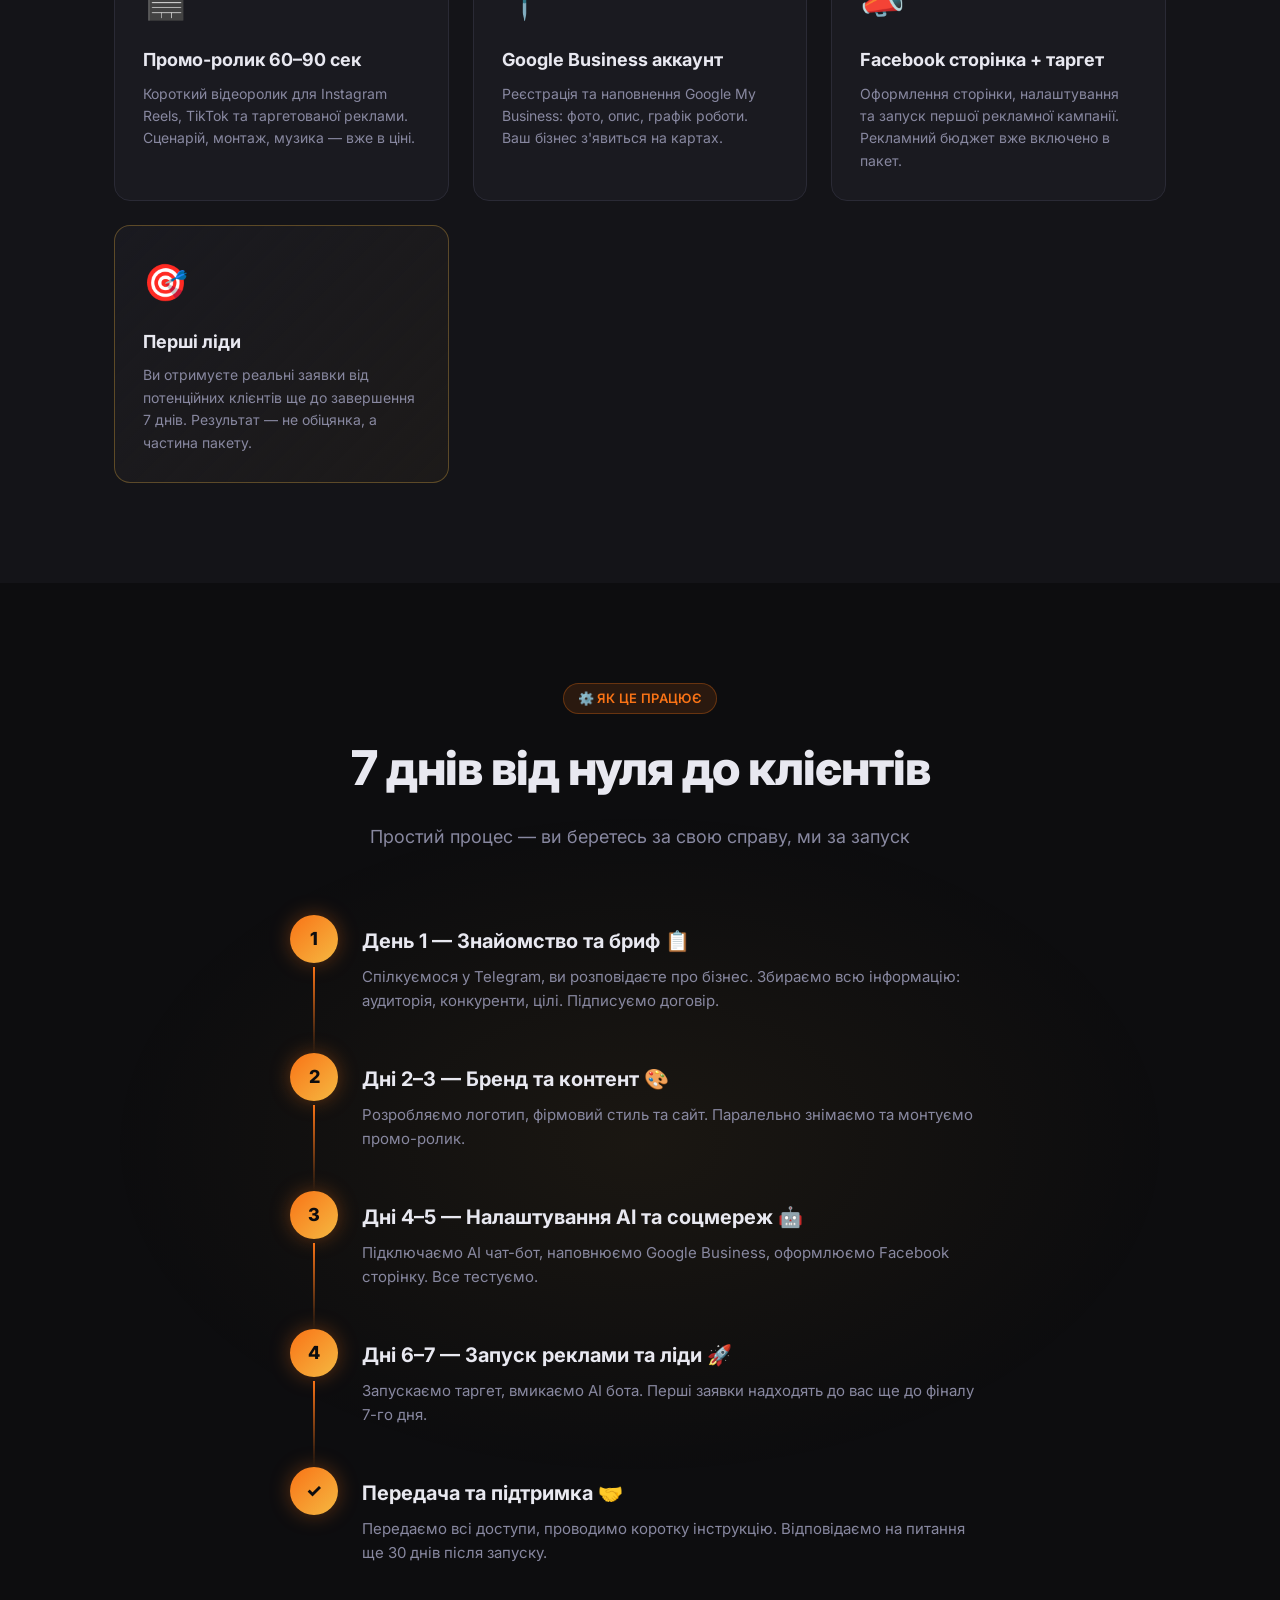
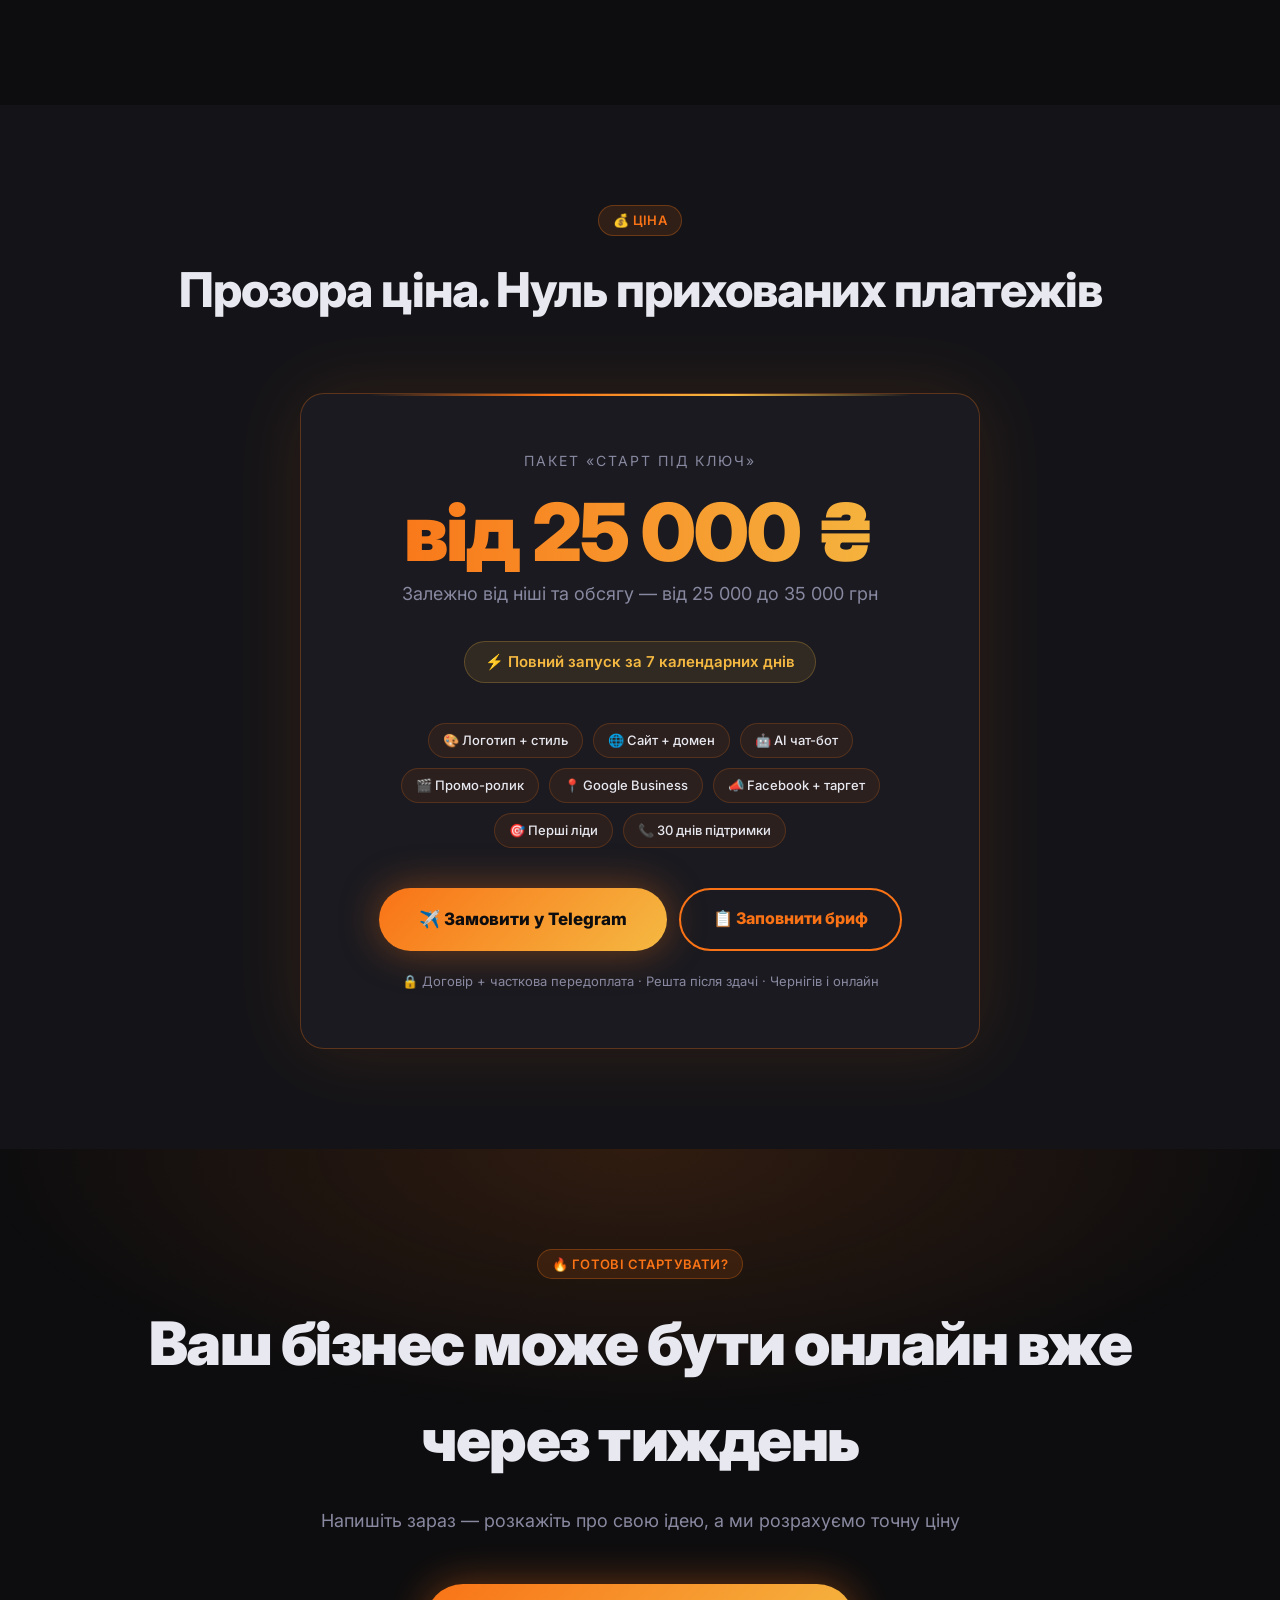
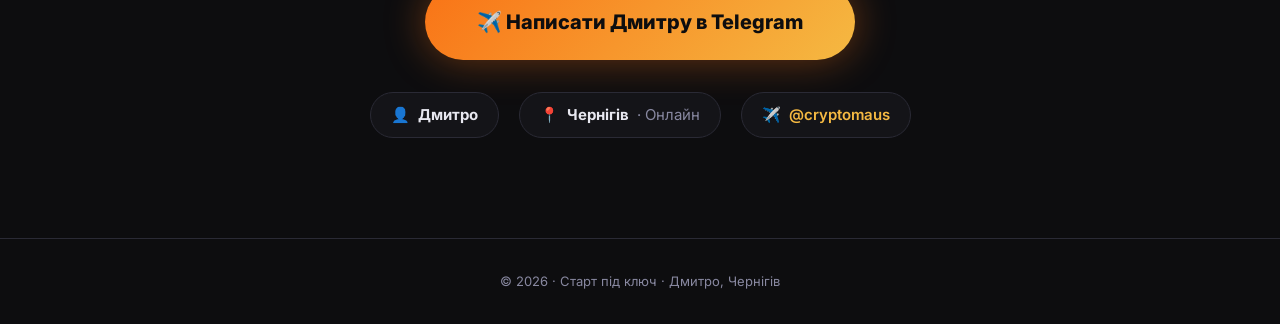
==== commit 40e77942: "Revert "Update price section — new package from 5000 UAH, 1 day, brief CTA" This reverts commit 4761" ====
--- a/index.html
+++ b/index.html
@@ -473,22 +473,32 @@
   <div class="container">
     <div class="section-header">
       <span class="tag">💰 Ціна</span>
-      <h2 class="section-title">Старт під ключ</h2>
-      <p class="section-sub">Мінімум інвестицій — максимум результату. Сайт і бот що працює поки ти спиш.</p>
+      <h2 class="section-title">Прозора ціна. Нуль прихованих платежів</h2>
     </div>
     <div class="price-card">
       <p class="price-label">Пакет «Старт під ключ»</p>
-      <div class="price-amount">від 5 000 ₴</div>
-      <p class="price-range">Платиш скільки вважаєш за потрібне</p>
-      <div class="price-deadline">⚡ Готово за 1 день</div>
+      <div class="price-amount">від 25 000 ₴</div>
+      <p class="price-range">Залежно від ніші та обсягу — від 25 000 до 35 000 грн</p>
+      <div class="price-deadline">⚡ Повний запуск за 7 календарних днів</div>
       <div class="price-includes">
-        <span class="price-pill">🌐 Сайт (лендинг)</span>
-        <span class="price-pill">🤖 AI чат-бот 24/7</span>
-      </div>
-      <a href="client-brief.html" class="btn" style="font-size:17px;">
-        📋 Заповнити бриф
-      </a>
-      <p class="price-note">🔒 Без прихованих платежів · Чернігів і онлайн</p>
+        <span class="price-pill">🎨 Логотип + стиль</span>
+        <span class="price-pill">🌐 Сайт + домен</span>
+        <span class="price-pill">🤖 AI чат-бот</span>
+        <span class="price-pill">🎬 Промо-ролик</span>
+        <span class="price-pill">📍 Google Business</span>
+        <span class="price-pill">📣 Facebook + таргет</span>
+        <span class="price-pill">🎯 Перші ліди</span>
+        <span class="price-pill">📞 30 днів підтримки</span>
+      </div>
+      <div style="display:flex;gap:12px;justify-content:center;flex-wrap:wrap;">
+        <a href="https://t.me/cryptomaus" class="btn" target="_blank" style="font-size:17px;">
+          ✈️ Замовити у Telegram
+        </a>
+        <a href="brief.html" class="btn btn-outline" style="font-size:16px;">
+          📋 Заповнити бриф
+        </a>
+      </div>
+      <p class="price-note">🔒 Договір + часткова передоплата · Решта після здачі · Чернігів і онлайн</p>
     </div>
   </div>
 </section>
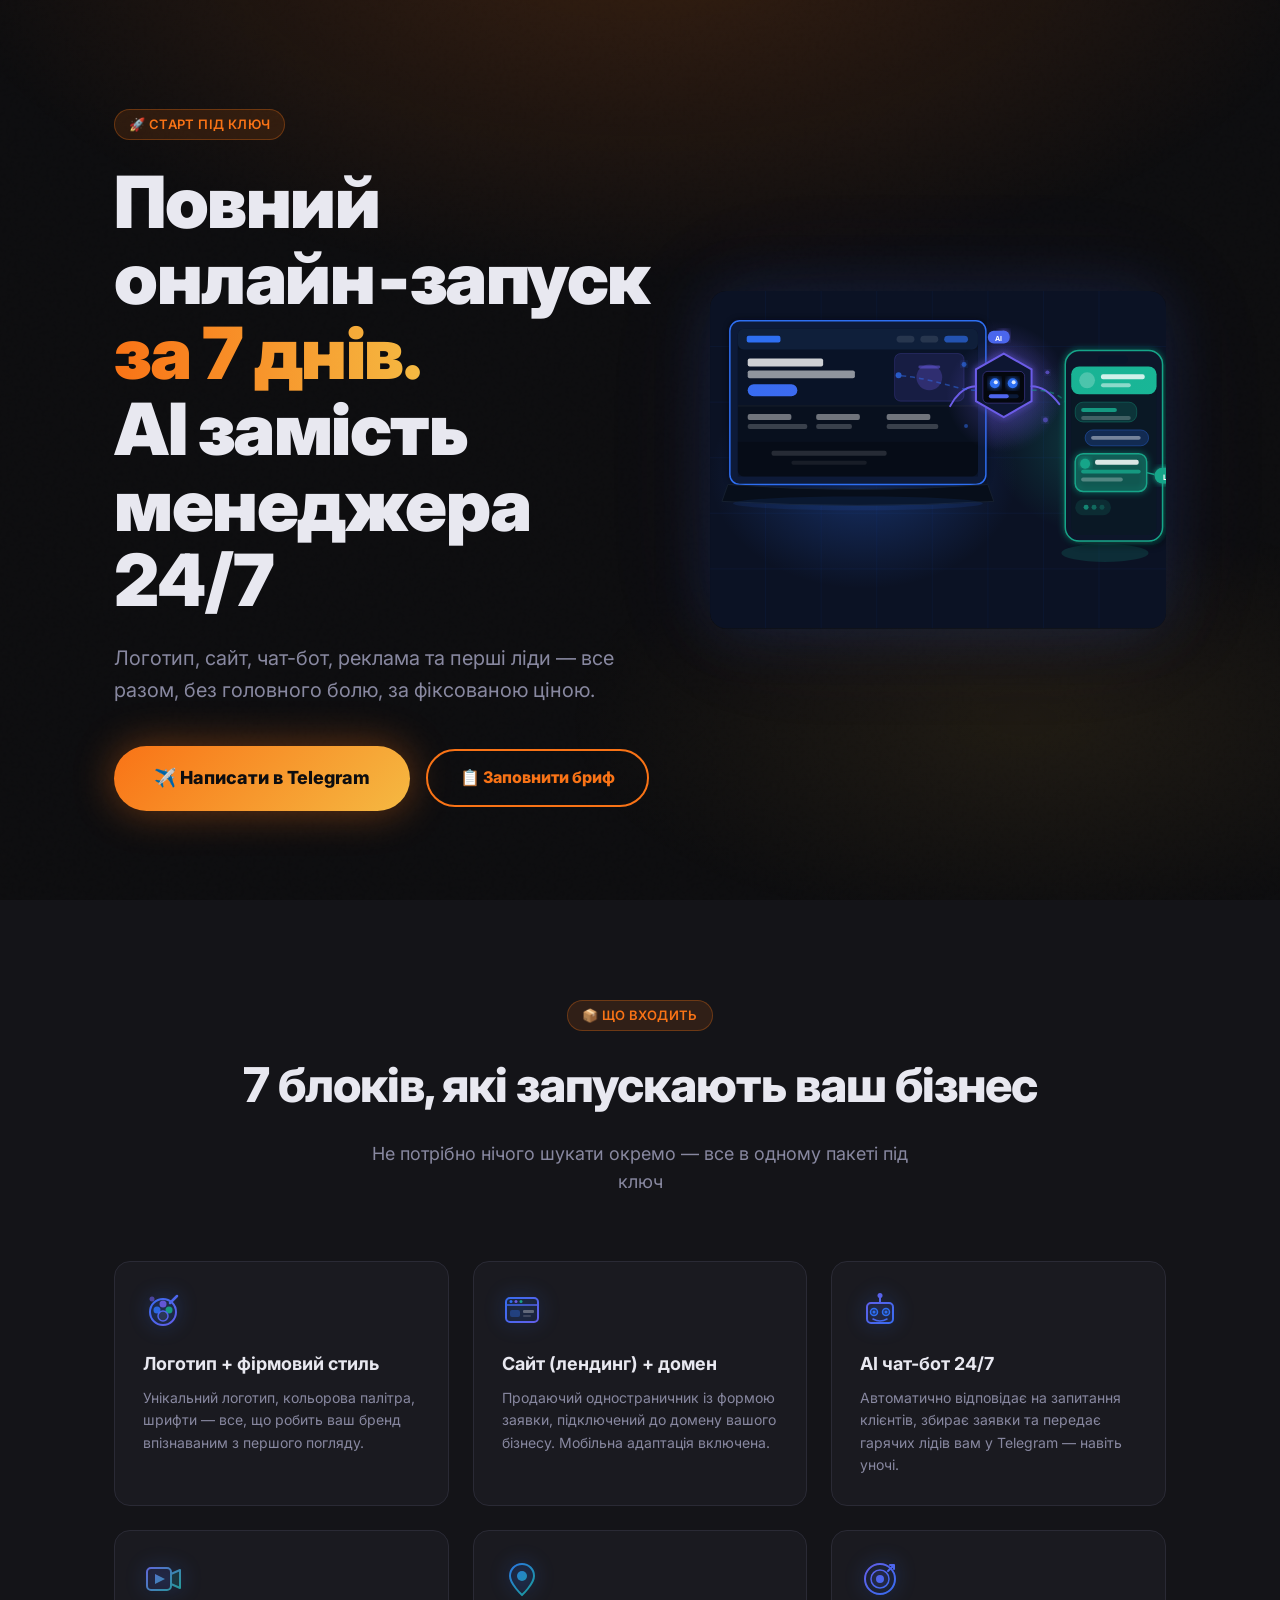
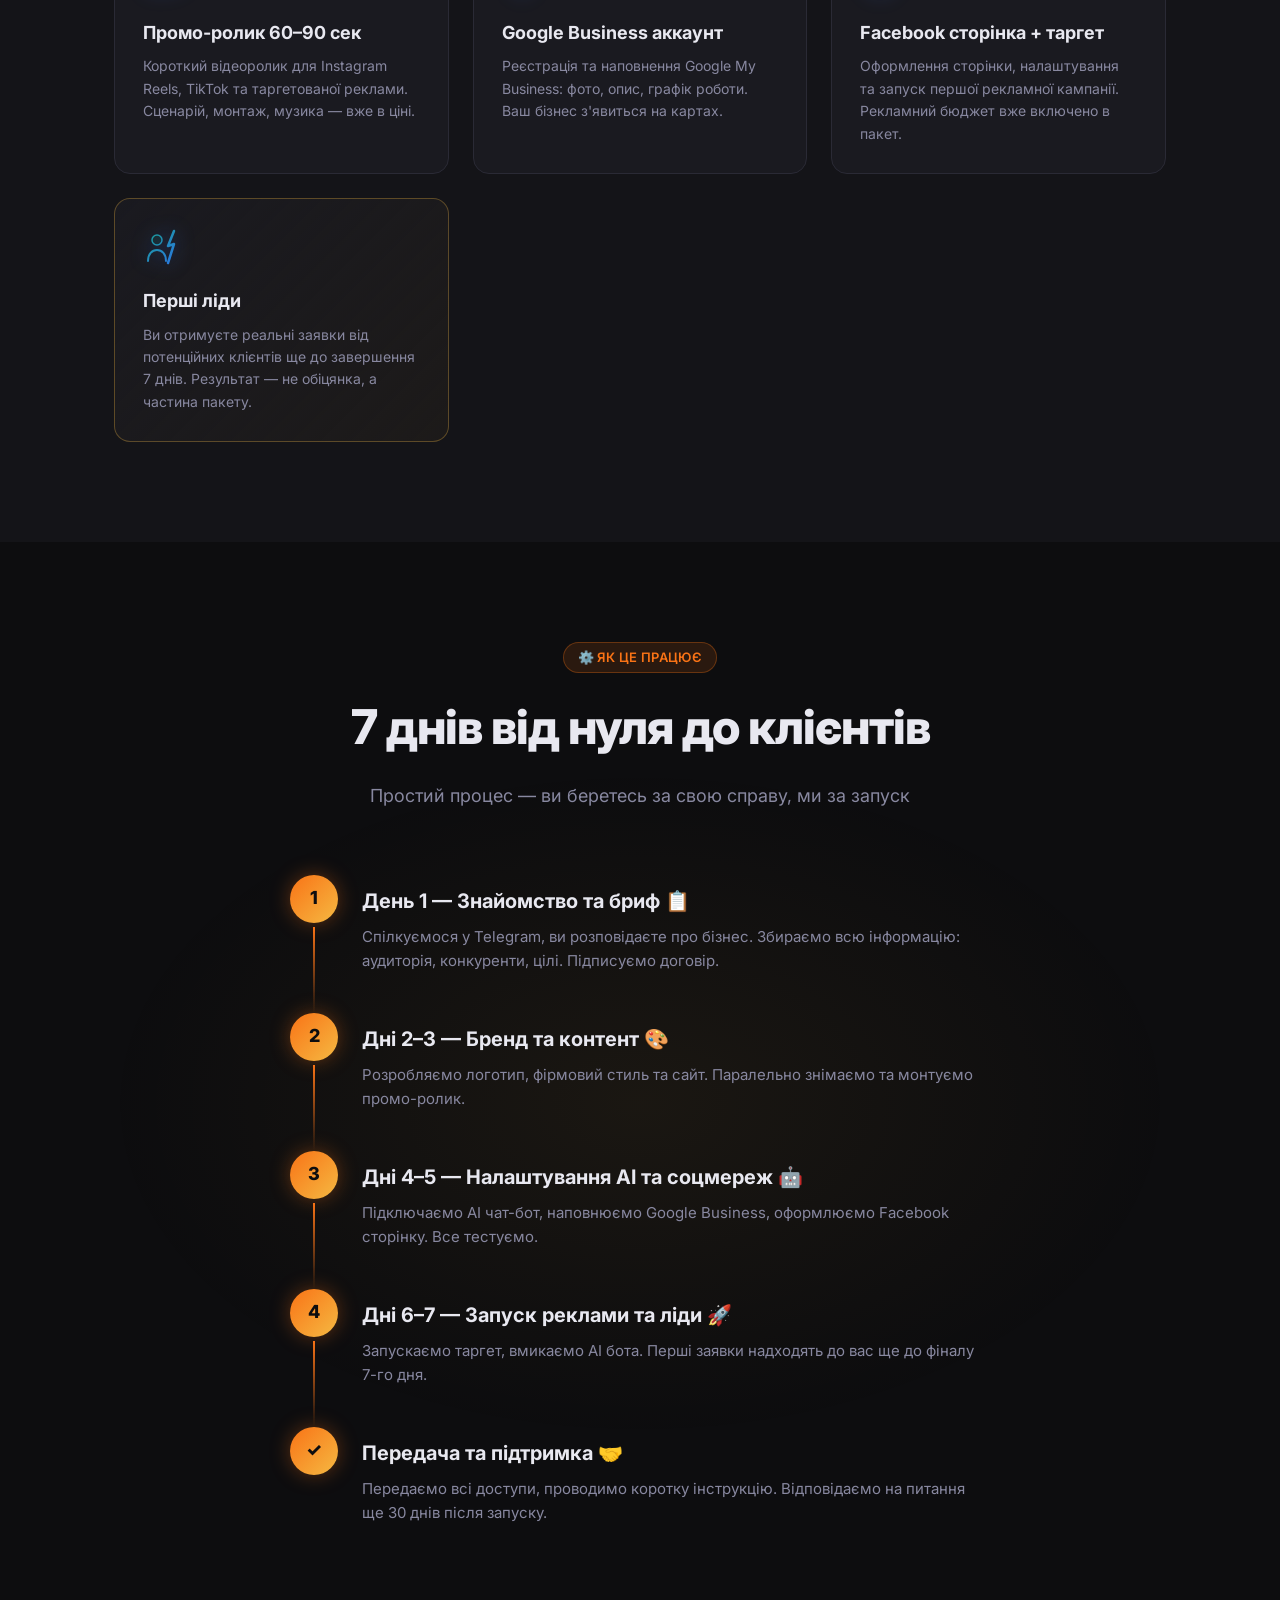
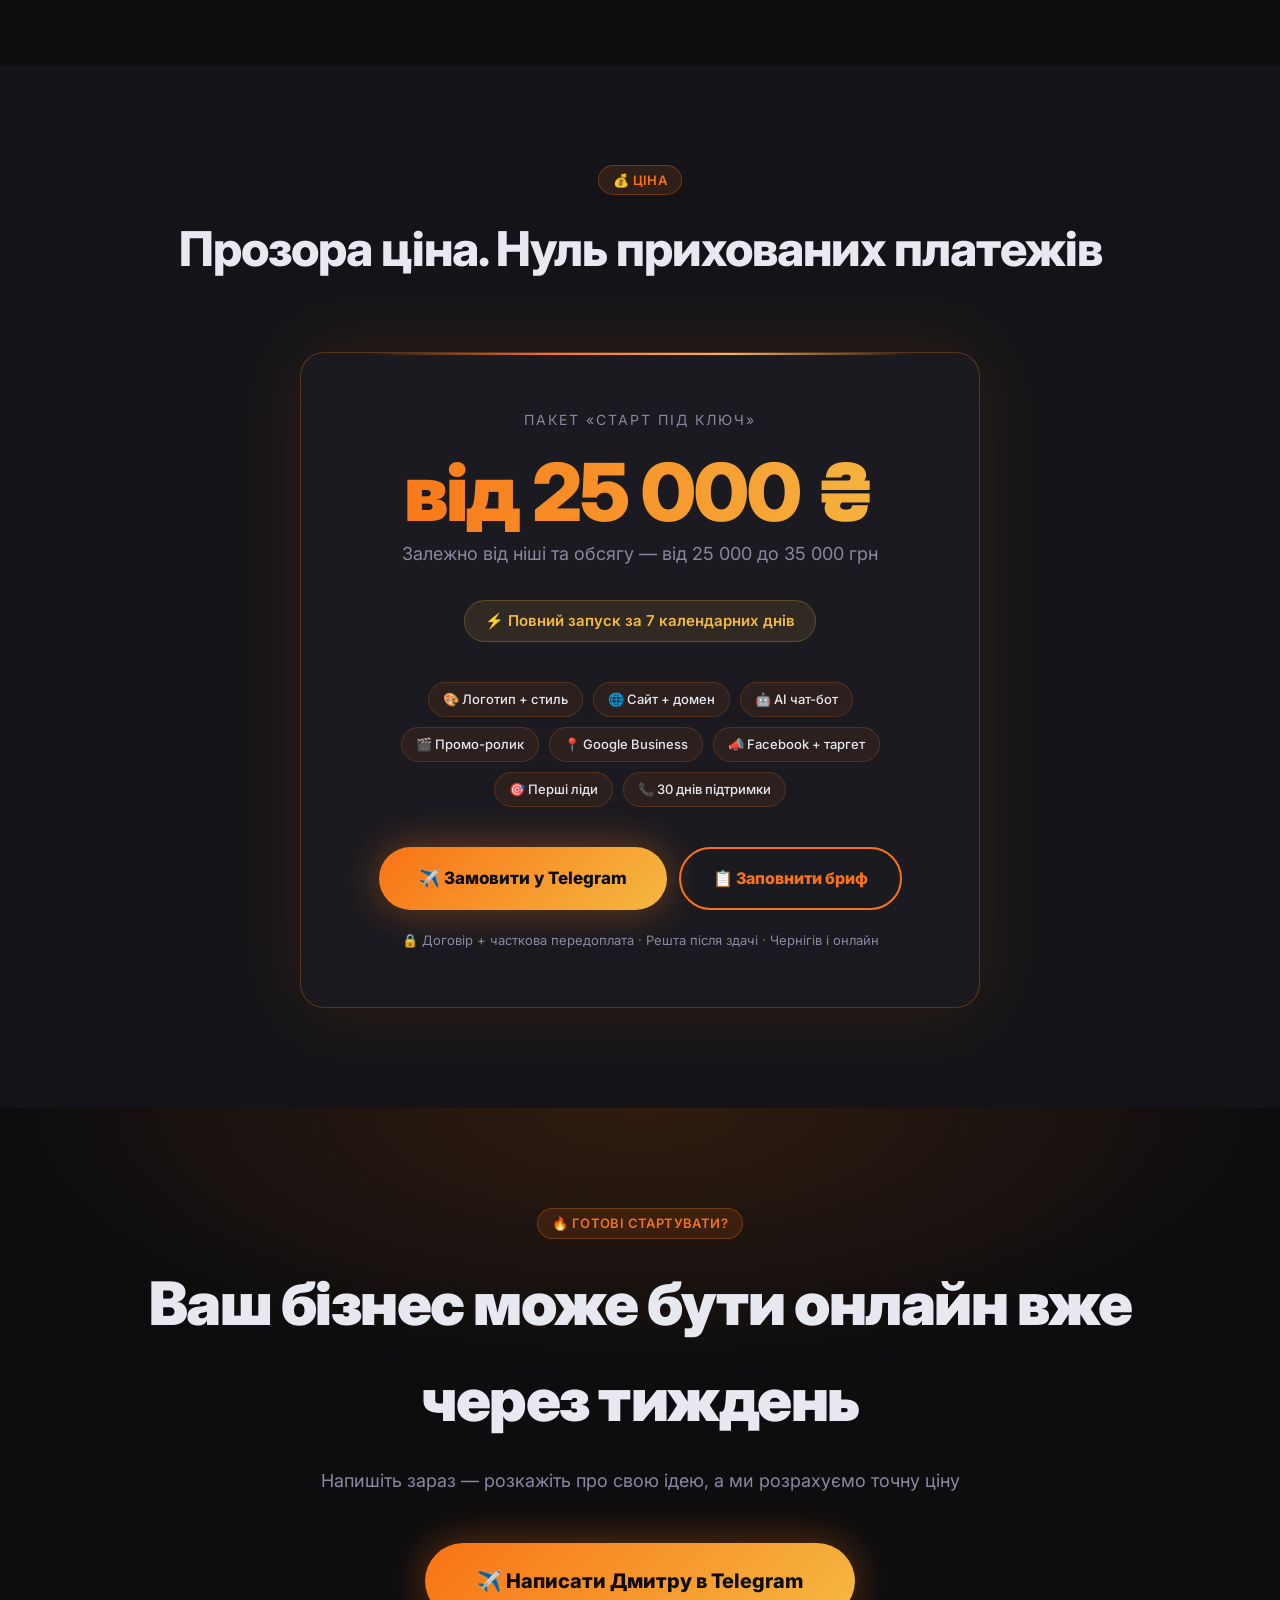
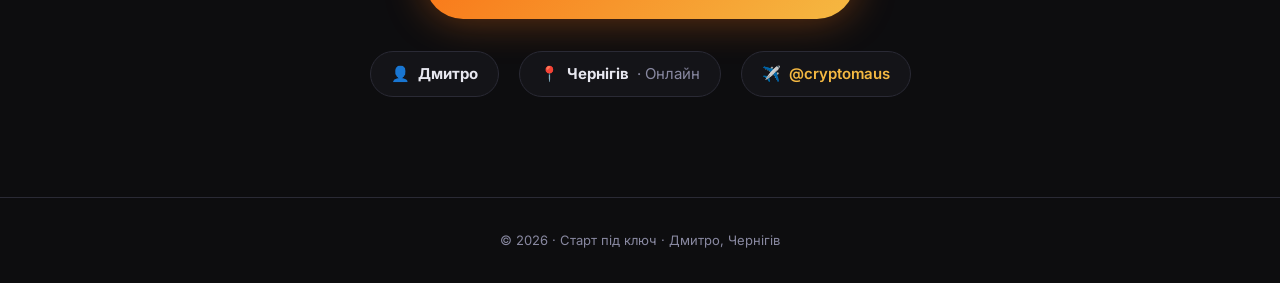
==== commit cbbcad38: "feat(index): SVG hero illustration and gradient card icons - Hero: SVG-сцена ноутбук + Telegram теле" ====
--- a/index.html
+++ b/index.html
@@ -313,6 +313,26 @@
     .sticky-cta-text { font-size: 15px; font-weight: 600; white-space: nowrap; }
     .sticky-cta .btn { font-size: 15px; padding: 12px 24px; }
     @media(max-width:500px){ .sticky-cta-text { display: none; } }
+
+    /* ── HERO VISUAL ── */
+    .hero-visual {
+      background: transparent !important;
+      border: none !important;
+      padding: 0 !important;
+      gap: 0 !important;
+    }
+    .hero-visual-svg {
+      width: 100%; height: auto; display: block;
+      border-radius: 16px;
+      box-shadow: 0 0 60px rgba(46,111,242,0.15), 0 0 120px rgba(108,92,231,0.08);
+    }
+
+    /* ── CARD ICON SVG ── */
+    .card-icon { line-height: 0; }
+    .card-icon svg {
+      filter: drop-shadow(0 0 10px rgba(46,111,242,0.45));
+      margin-bottom: 4px;
+    }
   </style>
 </head>
 <body>
@@ -342,31 +362,149 @@
         </div>
       </div>
 
-      <div class="hero-badge">
-        <div class="hero-badge-row">
-          <div class="hero-badge-icon">🎨</div>
-          <div class="hero-badge-text">Логотип + бренд <span>Унікальний фірмовий стиль</span></div>
-        </div>
-        <div class="hero-badge-row">
-          <div class="hero-badge-icon">🌐</div>
-          <div class="hero-badge-text">Сайт + домен <span>Лендинг, що продає</span></div>
-        </div>
-        <div class="hero-badge-row">
-          <div class="hero-badge-icon">🤖</div>
-          <div class="hero-badge-text">AI чат-бот 24/7 <span>Відповідає замість вас</span></div>
-        </div>
-        <div class="hero-badge-row">
-          <div class="hero-badge-icon">🎬</div>
-          <div class="hero-badge-text">Промо-ролик 60–90 сек <span>Для соцмереж та реклами</span></div>
-        </div>
-        <div class="hero-badge-row">
-          <div class="hero-badge-icon">📣</div>
-          <div class="hero-badge-text">Google + Facebook + Ліди <span>Рекламний бюджет включено</span></div>
-        </div>
-        <div>
-          <p style="font-size:13px;color:var(--muted);margin-bottom:6px;">⏱ Запуск за 7 днів — рахунок іде</p>
-          <div class="timer-bar"><div class="timer-fill"></div></div>
-        </div>
+      <div class="hero-badge hero-visual">
+        <svg class="hero-visual-svg" viewBox="0 0 460 340" xmlns="http://www.w3.org/2000/svg" role="img" aria-label="Ноутбук із сайтом, телефон з Telegram та AI-бот">
+          <defs>
+            <linearGradient id="hv-bp" x1="0" y1="0" x2="460" y2="340" gradientUnits="userSpaceOnUse">
+              <stop stop-color="#2E6FF2"/><stop offset="1" stop-color="#6C5CE7"/>
+            </linearGradient>
+            <linearGradient id="hv-tl" x1="0" y1="0" x2="460" y2="340" gradientUnits="userSpaceOnUse">
+              <stop stop-color="#17A589"/><stop offset="1" stop-color="#1abc9c"/>
+            </linearGradient>
+            <linearGradient id="hv-sc" x1="0" y1="0" x2="0" y2="1">
+              <stop stop-color="#0d1a35"/><stop offset="1" stop-color="#080f1e"/>
+            </linearGradient>
+            <radialGradient id="hv-glb" cx="50%" cy="50%" r="50%">
+              <stop offset="0%" stop-color="#2E6FF2" stop-opacity="0.32"/>
+              <stop offset="100%" stop-color="#2E6FF2" stop-opacity="0"/>
+            </radialGradient>
+            <radialGradient id="hv-glp" cx="50%" cy="50%" r="50%">
+              <stop offset="0%" stop-color="#6C5CE7" stop-opacity="0.42"/>
+              <stop offset="100%" stop-color="#6C5CE7" stop-opacity="0"/>
+            </radialGradient>
+            <radialGradient id="hv-glt" cx="50%" cy="50%" r="50%">
+              <stop offset="0%" stop-color="#17A589" stop-opacity="0.28"/>
+              <stop offset="100%" stop-color="#17A589" stop-opacity="0"/>
+            </radialGradient>
+            <filter id="hv-soft" x="-20%" y="-20%" width="140%" height="140%">
+              <feGaussianBlur in="SourceGraphic" stdDeviation="3" result="b"/>
+              <feMerge><feMergeNode in="b"/><feMergeNode in="SourceGraphic"/></feMerge>
+            </filter>
+            <filter id="hv-b4"><feGaussianBlur stdDeviation="4"/></filter>
+          </defs>
+
+          <!-- BG -->
+          <rect width="460" height="340" rx="16" fill="#0B1224"/>
+
+          <!-- Ambient glows -->
+          <ellipse cx="155" cy="185" rx="155" ry="115" fill="url(#hv-glb)"/>
+          <ellipse cx="390" cy="155" rx="105" ry="90" fill="url(#hv-glt)"/>
+          <ellipse cx="285" cy="95" rx="75" ry="65" fill="url(#hv-glp)"/>
+
+          <!-- Grid -->
+          <g stroke="rgba(46,111,242,0.06)" stroke-width="1">
+            <line x1="0" y1="56" x2="460" y2="56"/><line x1="0" y1="112" x2="460" y2="112"/>
+            <line x1="0" y1="168" x2="460" y2="168"/><line x1="0" y1="224" x2="460" y2="224"/>
+            <line x1="0" y1="280" x2="460" y2="280"/>
+            <line x1="56" y1="0" x2="56" y2="340"/><line x1="112" y1="0" x2="112" y2="340"/>
+            <line x1="168" y1="0" x2="168" y2="340"/><line x1="224" y1="0" x2="224" y2="340"/>
+            <line x1="280" y1="0" x2="280" y2="340"/><line x1="336" y1="0" x2="336" y2="340"/>
+            <line x1="392" y1="0" x2="392" y2="340"/>
+          </g>
+
+          <!-- ═══ LAPTOP ═══ -->
+          <rect x="20" y="30" width="258" height="165" rx="10" fill="#040b18" filter="url(#hv-b4)" opacity="0.8"/>
+          <rect x="20" y="30" width="258" height="165" rx="10" fill="#0d1a38" stroke="#2E6FF2" stroke-width="1.5"/>
+          <rect x="28" y="38" width="242" height="149" rx="6" fill="#08101e"/>
+          <!-- Nav -->
+          <rect x="28" y="38" width="242" height="21" rx="6" fill="#0f1f3a"/>
+          <rect x="37" y="45" width="34" height="7" rx="2" fill="#2E6FF2"/>
+          <rect x="188" y="45" width="18" height="7" rx="4" fill="rgba(255,255,255,0.1)"/>
+          <rect x="212" y="45" width="18" height="7" rx="4" fill="rgba(255,255,255,0.1)"/>
+          <rect x="236" y="45" width="24" height="7" rx="4" fill="rgba(46,111,242,0.65)"/>
+          <!-- Site hero section -->
+          <rect x="28" y="59" width="242" height="56" fill="rgba(46,111,242,0.04)"/>
+          <rect x="38" y="68" width="76" height="8" rx="2" fill="rgba(255,255,255,0.8)"/>
+          <rect x="38" y="80" width="108" height="8" rx="2" fill="rgba(255,255,255,0.55)"/>
+          <rect x="38" y="94" width="50" height="12" rx="6" fill="url(#hv-bp)"/>
+          <rect x="186" y="63" width="70" height="48" rx="6" fill="rgba(108,92,231,0.14)" stroke="rgba(108,92,231,0.22)" stroke-width="1"/>
+          <circle cx="221" cy="87" r="13" fill="rgba(108,92,231,0.28)"/>
+          <rect x="210" y="75" width="22" height="3" rx="1.5" fill="rgba(108,92,231,0.5)"/>
+          <!-- Site content -->
+          <rect x="28" y="115" width="242" height="1.5" fill="rgba(255,255,255,0.04)"/>
+          <rect x="38" y="124" width="44" height="6" rx="2" fill="rgba(255,255,255,0.42)"/>
+          <rect x="38" y="134" width="60" height="5" rx="2" fill="rgba(255,255,255,0.2)"/>
+          <rect x="107" y="124" width="44" height="6" rx="2" fill="rgba(255,255,255,0.42)"/>
+          <rect x="107" y="134" width="36" height="5" rx="2" fill="rgba(255,255,255,0.2)"/>
+          <rect x="178" y="124" width="44" height="6" rx="2" fill="rgba(255,255,255,0.42)"/>
+          <rect x="178" y="134" width="52" height="5" rx="2" fill="rgba(255,255,255,0.2)"/>
+          <!-- Site footer -->
+          <rect x="28" y="152" width="242" height="35" fill="rgba(0,0,0,0.25)"/>
+          <rect x="62" y="161" width="116" height="5" rx="2" fill="rgba(255,255,255,0.13)"/>
+          <rect x="82" y="171" width="76" height="4" rx="2" fill="rgba(255,255,255,0.07)"/>
+          <!-- Base -->
+          <path d="M18,195 Q149,205 280,195 L286,212 Q149,220 12,212 Z" fill="#070e1a" stroke="#162030" stroke-width="1"/>
+          <ellipse cx="149" cy="214" rx="126" ry="7" fill="rgba(46,111,242,0.1)"/>
+
+          <!-- ═══ BOT ═══ -->
+          <circle cx="296" cy="105" r="58" fill="url(#hv-glp)" opacity="0.9"/>
+          <polygon points="296,63 324,79 324,111 296,127 268,111 268,79" fill="#0c1730" stroke="#6C5CE7" stroke-width="2" filter="url(#hv-soft)"/>
+          <rect x="275" y="81" width="42" height="32" rx="5" fill="#04070e" stroke="rgba(108,92,231,0.38)" stroke-width="1"/>
+          <circle cx="287" cy="93" r="5" fill="#2E6FF2" filter="url(#hv-soft)"/>
+          <circle cx="305" cy="93" r="5" fill="#2E6FF2" filter="url(#hv-soft)"/>
+          <circle cx="288" cy="92" r="2" fill="white" opacity="0.85"/>
+          <circle cx="306" cy="92" r="2" fill="white" opacity="0.85"/>
+          <rect x="281" y="104" width="30" height="4" rx="2" fill="rgba(46,111,242,0.18)"/>
+          <rect x="281" y="104" width="20" height="4" rx="2" fill="url(#hv-bp)"/>
+          <line x1="296" y1="63" x2="296" y2="49" stroke="#6C5CE7" stroke-width="2" stroke-linecap="round" filter="url(#hv-soft)"/>
+          <circle cx="296" cy="45" r="5" fill="#6C5CE7" filter="url(#hv-soft)"/>
+          <circle cx="296" cy="45" r="2" fill="white" opacity="0.75"/>
+          <path d="M268,96 C255,96 246,108 242,116" stroke="#6C5CE7" stroke-width="2" stroke-linecap="round" fill="none"/>
+          <path d="M324,96 C337,96 346,106 352,114" stroke="#6C5CE7" stroke-width="2" stroke-linecap="round" fill="none"/>
+          <rect x="280" y="40" width="22" height="13" rx="6" fill="url(#hv-bp)"/>
+          <text x="291" y="50.5" text-anchor="middle" font-family="Inter,sans-serif" font-size="7" font-weight="700" fill="white">AI</text>
+          <circle cx="256" cy="74" r="2.5" fill="#2E6FF2" opacity="0.65" filter="url(#hv-soft)"/>
+          <circle cx="340" cy="82" r="2" fill="#6C5CE7" opacity="0.7" filter="url(#hv-soft)"/>
+          <circle cx="258" cy="136" r="2" fill="#2E6FF2" opacity="0.5"/>
+          <circle cx="338" cy="130" r="2.5" fill="#6C5CE7" opacity="0.6" filter="url(#hv-soft)"/>
+          <!-- Connections -->
+          <path d="M268,100 C248,100 228,88 188,85" stroke="#2E6FF2" stroke-width="1.5" stroke-dasharray="5,4" fill="none" opacity="0.5"/>
+          <circle cx="190" cy="85" r="3" fill="#2E6FF2" opacity="0.75"/>
+          <path d="M324,100 C344,100 352,104 360,114" stroke="#17A589" stroke-width="1.5" stroke-dasharray="5,4" fill="none" opacity="0.5"/>
+
+          <!-- ═══ PHONE ═══ -->
+          <ellipse cx="398" cy="264" rx="44" ry="9" fill="rgba(23,165,137,0.18)"/>
+          <rect x="362" y="64" width="98" height="192" rx="14" fill="#030810" filter="url(#hv-b4)" opacity="0.7"/>
+          <rect x="358" y="60" width="98" height="192" rx="14" fill="#09152A" stroke="#17A589" stroke-width="1.5" filter="url(#hv-soft)"/>
+          <rect x="364" y="76" width="86" height="170" rx="8" fill="#0a1825"/>
+          <rect x="391" y="65" width="30" height="8" rx="4" fill="#09152A"/>
+          <!-- TG header -->
+          <rect x="364" y="76" width="86" height="28" rx="8" fill="url(#hv-tl)"/>
+          <circle cx="380" cy="90" r="8" fill="rgba(255,255,255,0.22)"/>
+          <rect x="394" y="84" width="44" height="5" rx="2" fill="rgba(255,255,255,0.8)"/>
+          <rect x="394" y="93" width="30" height="4" rx="2" fill="rgba(255,255,255,0.5)"/>
+          <!-- Messages -->
+          <rect x="368" y="112" width="62" height="20" rx="8" fill="rgba(23,165,137,0.2)" stroke="rgba(23,165,137,0.35)" stroke-width="1"/>
+          <rect x="374" y="118" width="36" height="4" rx="2" fill="rgba(23,165,137,0.9)"/>
+          <rect x="374" y="126" width="50" height="4" rx="2" fill="rgba(255,255,255,0.22)"/>
+          <rect x="378" y="140" width="64" height="16" rx="8" fill="rgba(46,111,242,0.22)" stroke="rgba(46,111,242,0.38)" stroke-width="1"/>
+          <rect x="384" y="146" width="50" height="4" rx="2" fill="rgba(255,255,255,0.42)"/>
+          <!-- LEAD notification -->
+          <rect x="368" y="164" width="72" height="38" rx="8" fill="rgba(23,165,137,0.26)" stroke="#17A589" stroke-width="1.5" filter="url(#hv-soft)"/>
+          <circle cx="378" cy="174" r="5" fill="#17A589" filter="url(#hv-soft)"/>
+          <rect x="388" y="170" width="44" height="5" rx="2" fill="rgba(255,255,255,0.85)"/>
+          <rect x="374" y="180" width="60" height="4" rx="2" fill="rgba(23,165,137,0.85)"/>
+          <rect x="374" y="188" width="42" height="4" rx="2" fill="rgba(255,255,255,0.28)"/>
+          <!-- Typing -->
+          <rect x="368" y="210" width="36" height="16" rx="8" fill="rgba(23,165,137,0.14)"/>
+          <circle cx="379" cy="218" r="2.5" fill="rgba(23,165,137,0.75)"/>
+          <circle cx="387" cy="218" r="2.5" fill="rgba(23,165,137,0.5)"/>
+          <circle cx="395" cy="218" r="2.5" fill="rgba(23,165,137,0.28)"/>
+          <!-- LEAD badge -->
+          <rect x="448" y="178" width="38" height="16" rx="8" fill="#17A589" filter="url(#hv-soft)"/>
+          <text x="467" y="190" text-anchor="middle" font-family="Inter,sans-serif" font-size="7.5" font-weight="700" fill="white">LEAD</text>
+          <line x1="448" y1="185" x2="440" y2="183" stroke="#17A589" stroke-width="1.5"/>
+        </svg>
       </div>
     </div>
   </div>
@@ -382,37 +520,100 @@
     </div>
     <div class="cards-grid">
       <div class="card">
-        <div class="card-icon">🎨</div>
+        <div class="card-icon">
+          <svg viewBox="0 0 40 40" width="40" height="40" fill="none" xmlns="http://www.w3.org/2000/svg">
+            <defs><linearGradient id="ci1" x1="0" y1="0" x2="40" y2="40" gradientUnits="userSpaceOnUse"><stop stop-color="#2E6FF2"/><stop offset="1" stop-color="#6C5CE7"/></linearGradient></defs>
+            <circle cx="20" cy="22" r="13" stroke="url(#ci1)" stroke-width="2" fill="rgba(46,111,242,0.08)"/>
+            <circle cx="14" cy="20" r="3.5" fill="#2E6FF2" opacity="0.9"/>
+            <circle cx="20" cy="14" r="3.5" fill="#6C5CE7" opacity="0.9"/>
+            <circle cx="26" cy="20" r="3.5" fill="#17A589" opacity="0.9"/>
+            <circle cx="20" cy="26" r="5" fill="rgba(255,255,255,0.06)" stroke="url(#ci1)" stroke-width="1.5"/>
+            <path d="M27 13 L34 6" stroke="url(#ci1)" stroke-width="2.5" stroke-linecap="round"/>
+            <circle cx="9" cy="9" r="2.5" fill="#6C5CE7" opacity="0.6"/>
+          </svg>
+        </div>
         <div class="card-title">Логотип + фірмовий стиль</div>
         <div class="card-desc">Унікальний логотип, кольорова палітра, шрифти — все, що робить ваш бренд впізнаваним з першого погляду.</div>
       </div>
       <div class="card">
-        <div class="card-icon">🌐</div>
+        <div class="card-icon">
+          <svg viewBox="0 0 40 40" width="40" height="40" fill="none" xmlns="http://www.w3.org/2000/svg">
+            <defs><linearGradient id="ci2" x1="0" y1="0" x2="40" y2="40" gradientUnits="userSpaceOnUse"><stop stop-color="#2E6FF2"/><stop offset="1" stop-color="#6C5CE7"/></linearGradient></defs>
+            <rect x="4" y="8" width="32" height="24" rx="4" stroke="url(#ci2)" stroke-width="2" fill="rgba(46,111,242,0.07)"/>
+            <line x1="4" y1="15" x2="36" y2="15" stroke="url(#ci2)" stroke-width="1.5"/>
+            <circle cx="9" cy="11.5" r="1.5" fill="#2E6FF2"/>
+            <circle cx="14" cy="11.5" r="1.5" fill="#6C5CE7"/>
+            <circle cx="19" cy="11.5" r="1.5" fill="#17A589"/>
+            <rect x="8" y="20" width="10" height="7" rx="2" fill="rgba(46,111,242,0.35)"/>
+            <rect x="21" y="20" width="11" height="3" rx="1" fill="rgba(255,255,255,0.3)"/>
+            <rect x="21" y="25" width="8" height="2" rx="1" fill="rgba(255,255,255,0.15)"/>
+          </svg>
+        </div>
         <div class="card-title">Сайт (лендинг) + домен</div>
         <div class="card-desc">Продаючий одностраничник із формою заявки, підключений до домену вашого бізнесу. Мобільна адаптація включена.</div>
       </div>
       <div class="card">
-        <div class="card-icon">🤖</div>
+        <div class="card-icon">
+          <svg viewBox="0 0 40 40" width="40" height="40" fill="none" xmlns="http://www.w3.org/2000/svg">
+            <defs><linearGradient id="ci3" x1="0" y1="0" x2="40" y2="40" gradientUnits="userSpaceOnUse"><stop stop-color="#6C5CE7"/><stop offset="1" stop-color="#2E6FF2"/></linearGradient></defs>
+            <rect x="7" y="13" width="26" height="20" rx="4" stroke="url(#ci3)" stroke-width="2" fill="rgba(108,92,231,0.08)"/>
+            <line x1="20" y1="13" x2="20" y2="7" stroke="url(#ci3)" stroke-width="2" stroke-linecap="round"/>
+            <circle cx="20" cy="5.5" r="2.5" fill="url(#ci3)"/>
+            <circle cx="14" cy="22" r="3.5" fill="rgba(46,111,242,0.18)" stroke="#2E6FF2" stroke-width="1.5"/>
+            <circle cx="14" cy="22" r="1.5" fill="#2E6FF2"/>
+            <circle cx="26" cy="22" r="3.5" fill="rgba(46,111,242,0.18)" stroke="#2E6FF2" stroke-width="1.5"/>
+            <circle cx="26" cy="22" r="1.5" fill="#2E6FF2"/>
+            <path d="M13 29 Q20 33 27 29" stroke="url(#ci3)" stroke-width="1.5" stroke-linecap="round" fill="none"/>
+          </svg>
+        </div>
         <div class="card-title">AI чат-бот 24/7</div>
         <div class="card-desc">Автоматично відповідає на запитання клієнтів, збирає заявки та передає гарячих лідів вам у Telegram — навіть уночі.</div>
       </div>
       <div class="card">
-        <div class="card-icon">🎬</div>
+        <div class="card-icon">
+          <svg viewBox="0 0 40 40" width="40" height="40" fill="none" xmlns="http://www.w3.org/2000/svg">
+            <defs><linearGradient id="ci4" x1="0" y1="0" x2="40" y2="40" gradientUnits="userSpaceOnUse"><stop stop-color="#6C5CE7"/><stop offset="1" stop-color="#17A589"/></linearGradient></defs>
+            <rect x="4" y="9" width="24" height="22" rx="4" stroke="url(#ci4)" stroke-width="2" fill="rgba(108,92,231,0.07)"/>
+            <path d="M28 15 L37 11 L37 29 L28 25 Z" stroke="url(#ci4)" stroke-width="2" stroke-linejoin="round" fill="rgba(23,165,137,0.15)"/>
+            <polygon points="12,15 22,20 12,25" fill="url(#ci4)"/>
+          </svg>
+        </div>
         <div class="card-title">Промо-ролик 60–90 сек</div>
         <div class="card-desc">Короткий відеоролик для Instagram Reels, TikTok та таргетованої реклами. Сценарій, монтаж, музика — вже в ціні.</div>
       </div>
       <div class="card">
-        <div class="card-icon">📍</div>
+        <div class="card-icon">
+          <svg viewBox="0 0 40 40" width="40" height="40" fill="none" xmlns="http://www.w3.org/2000/svg">
+            <defs><linearGradient id="ci5" x1="0" y1="0" x2="40" y2="40" gradientUnits="userSpaceOnUse"><stop stop-color="#2E6FF2"/><stop offset="1" stop-color="#17A589"/></linearGradient></defs>
+            <path d="M20 5 C13 5 8 10.5 8 17 C8 25 20 36 20 36 C20 36 32 25 32 17 C32 10.5 27 5 20 5 Z" stroke="url(#ci5)" stroke-width="2" fill="rgba(46,111,242,0.08)"/>
+            <circle cx="20" cy="17" r="5" fill="url(#ci5)"/>
+          </svg>
+        </div>
         <div class="card-title">Google Business аккаунт</div>
         <div class="card-desc">Реєстрація та наповнення Google My Business: фото, опис, графік роботи. Ваш бізнес з'явиться на картах.</div>
       </div>
       <div class="card">
-        <div class="card-icon">📣</div>
+        <div class="card-icon">
+          <svg viewBox="0 0 40 40" width="40" height="40" fill="none" xmlns="http://www.w3.org/2000/svg">
+            <defs><linearGradient id="ci6" x1="0" y1="0" x2="40" y2="40" gradientUnits="userSpaceOnUse"><stop stop-color="#6C5CE7"/><stop offset="1" stop-color="#2E6FF2"/></linearGradient></defs>
+            <circle cx="20" cy="20" r="15" stroke="url(#ci6)" stroke-width="2" fill="none"/>
+            <circle cx="20" cy="20" r="9" stroke="url(#ci6)" stroke-width="1.5" fill="rgba(108,92,231,0.07)"/>
+            <circle cx="20" cy="20" r="4" fill="url(#ci6)"/>
+            <path d="M28 12 L34 6 M30 6 L34 6 L34 10" stroke="url(#ci6)" stroke-width="2" stroke-linecap="round" stroke-linejoin="round"/>
+          </svg>
+        </div>
         <div class="card-title">Facebook сторінка + таргет</div>
         <div class="card-desc">Оформлення сторінки, налаштування та запуск першої рекламної кампанії. Рекламний бюджет вже включено в пакет.</div>
       </div>
       <div class="card" style="border-color:rgba(245,185,66,.3); background: linear-gradient(135deg, var(--bg3), rgba(245,185,66,.04));">
-        <div class="card-icon">🎯</div>
+        <div class="card-icon">
+          <svg viewBox="0 0 40 40" width="40" height="40" fill="none" xmlns="http://www.w3.org/2000/svg">
+            <defs><linearGradient id="ci7" x1="0" y1="0" x2="40" y2="40" gradientUnits="userSpaceOnUse"><stop stop-color="#17A589"/><stop offset="1" stop-color="#2E6FF2"/></linearGradient></defs>
+            <circle cx="14" cy="13" r="5" stroke="url(#ci7)" stroke-width="1.5" fill="rgba(23,165,137,0.1)"/>
+            <path d="M5 34 C5 27 9 23 14 23 C19 23 23 27 23 34" stroke="url(#ci7)" stroke-width="2" stroke-linecap="round" fill="none"/>
+            <path d="M31 4 L25 19 L31 17 L25 36" stroke="url(#ci7)" stroke-width="2.5" stroke-linecap="round" stroke-linejoin="round"/>
+          </svg>
+        </div>
         <div class="card-title">Перші ліди</div>
         <div class="card-desc">Ви отримуєте реальні заявки від потенційних клієнтів ще до завершення 7 днів. Результат — не обіцянка, а частина пакету.</div>
       </div>
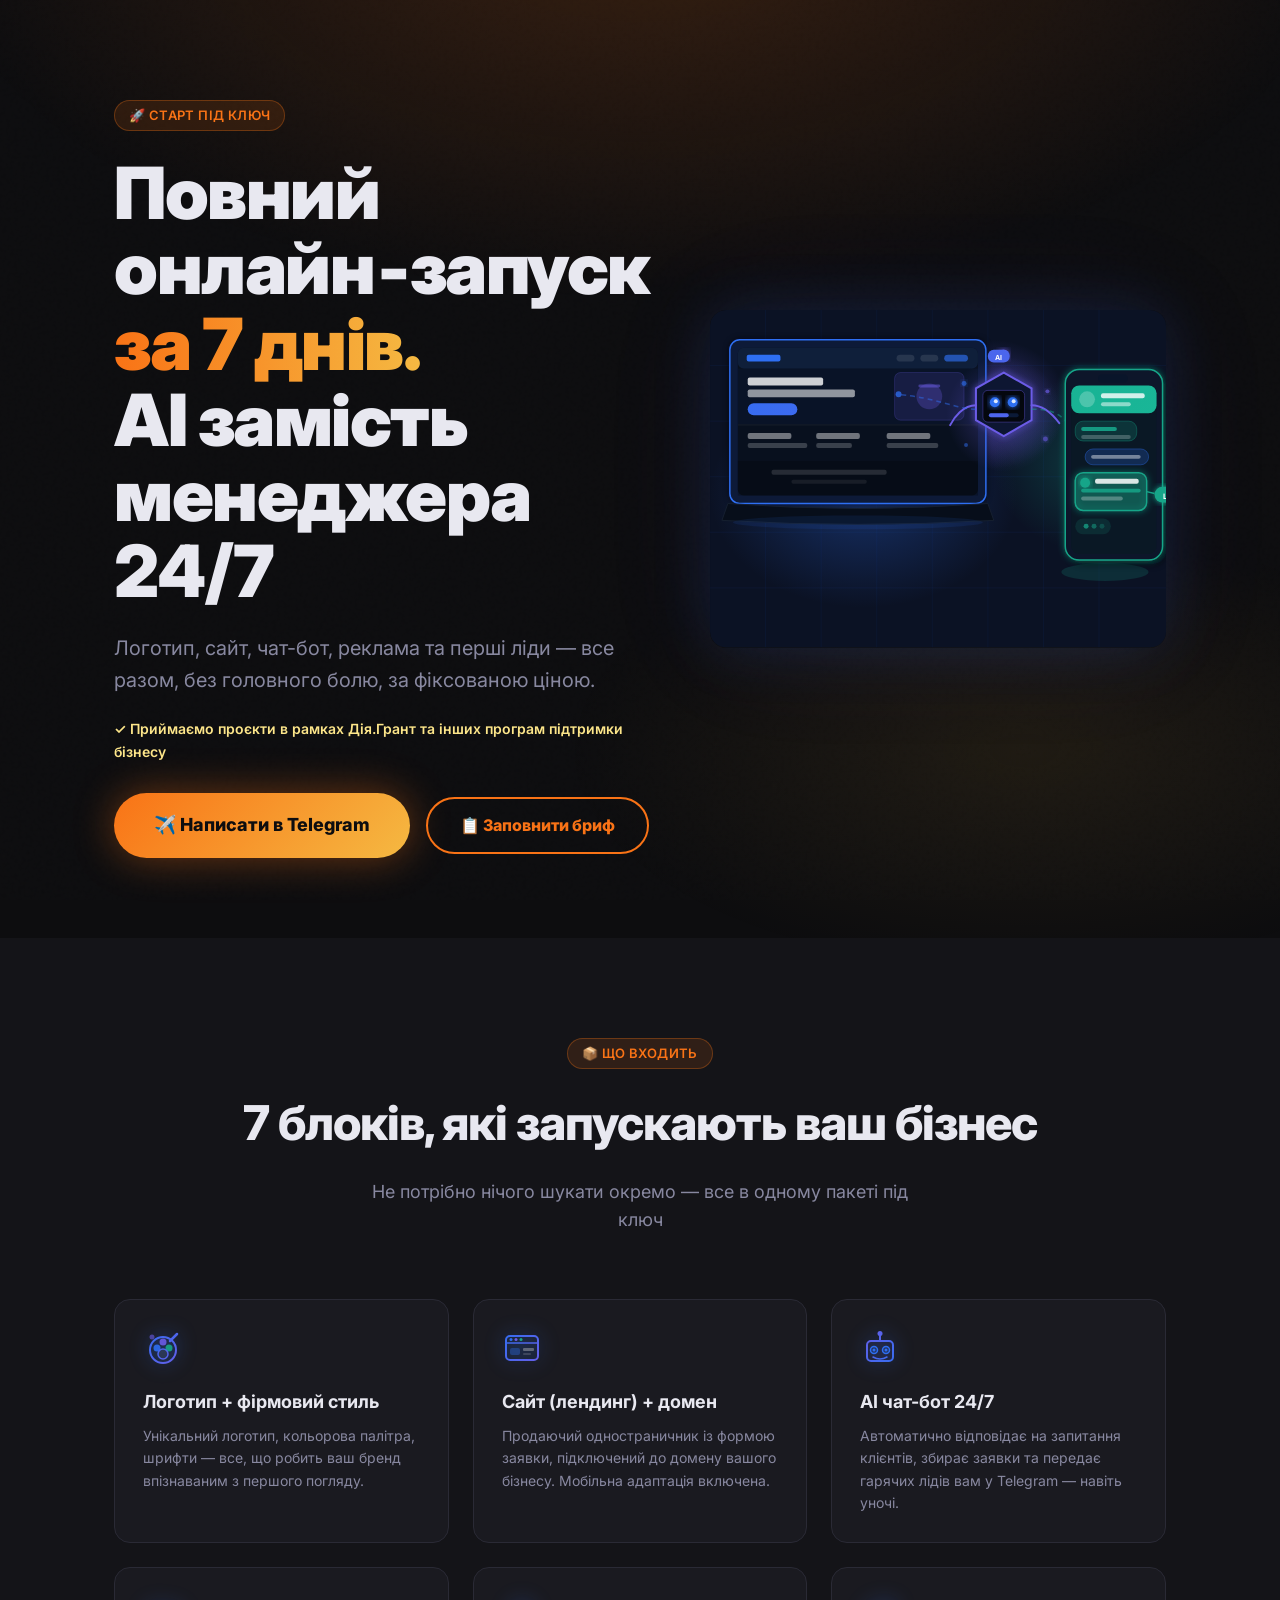
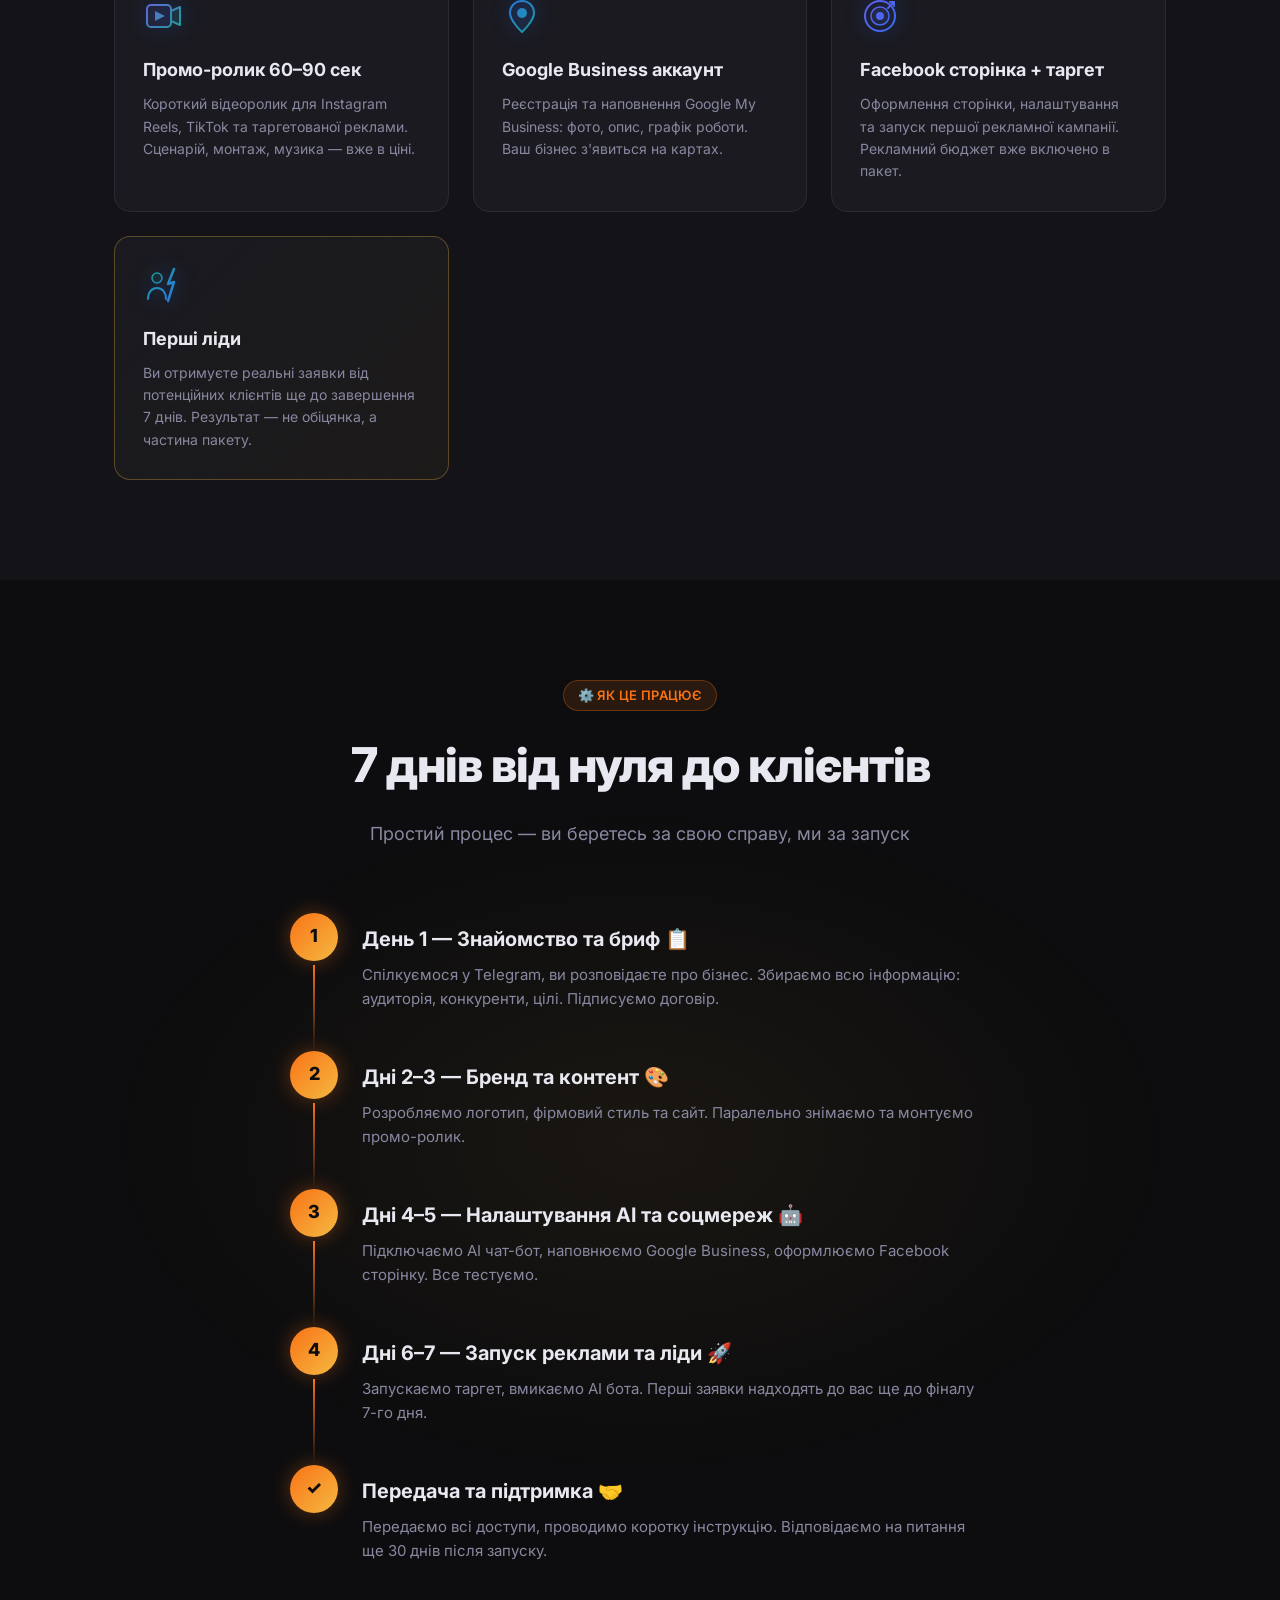
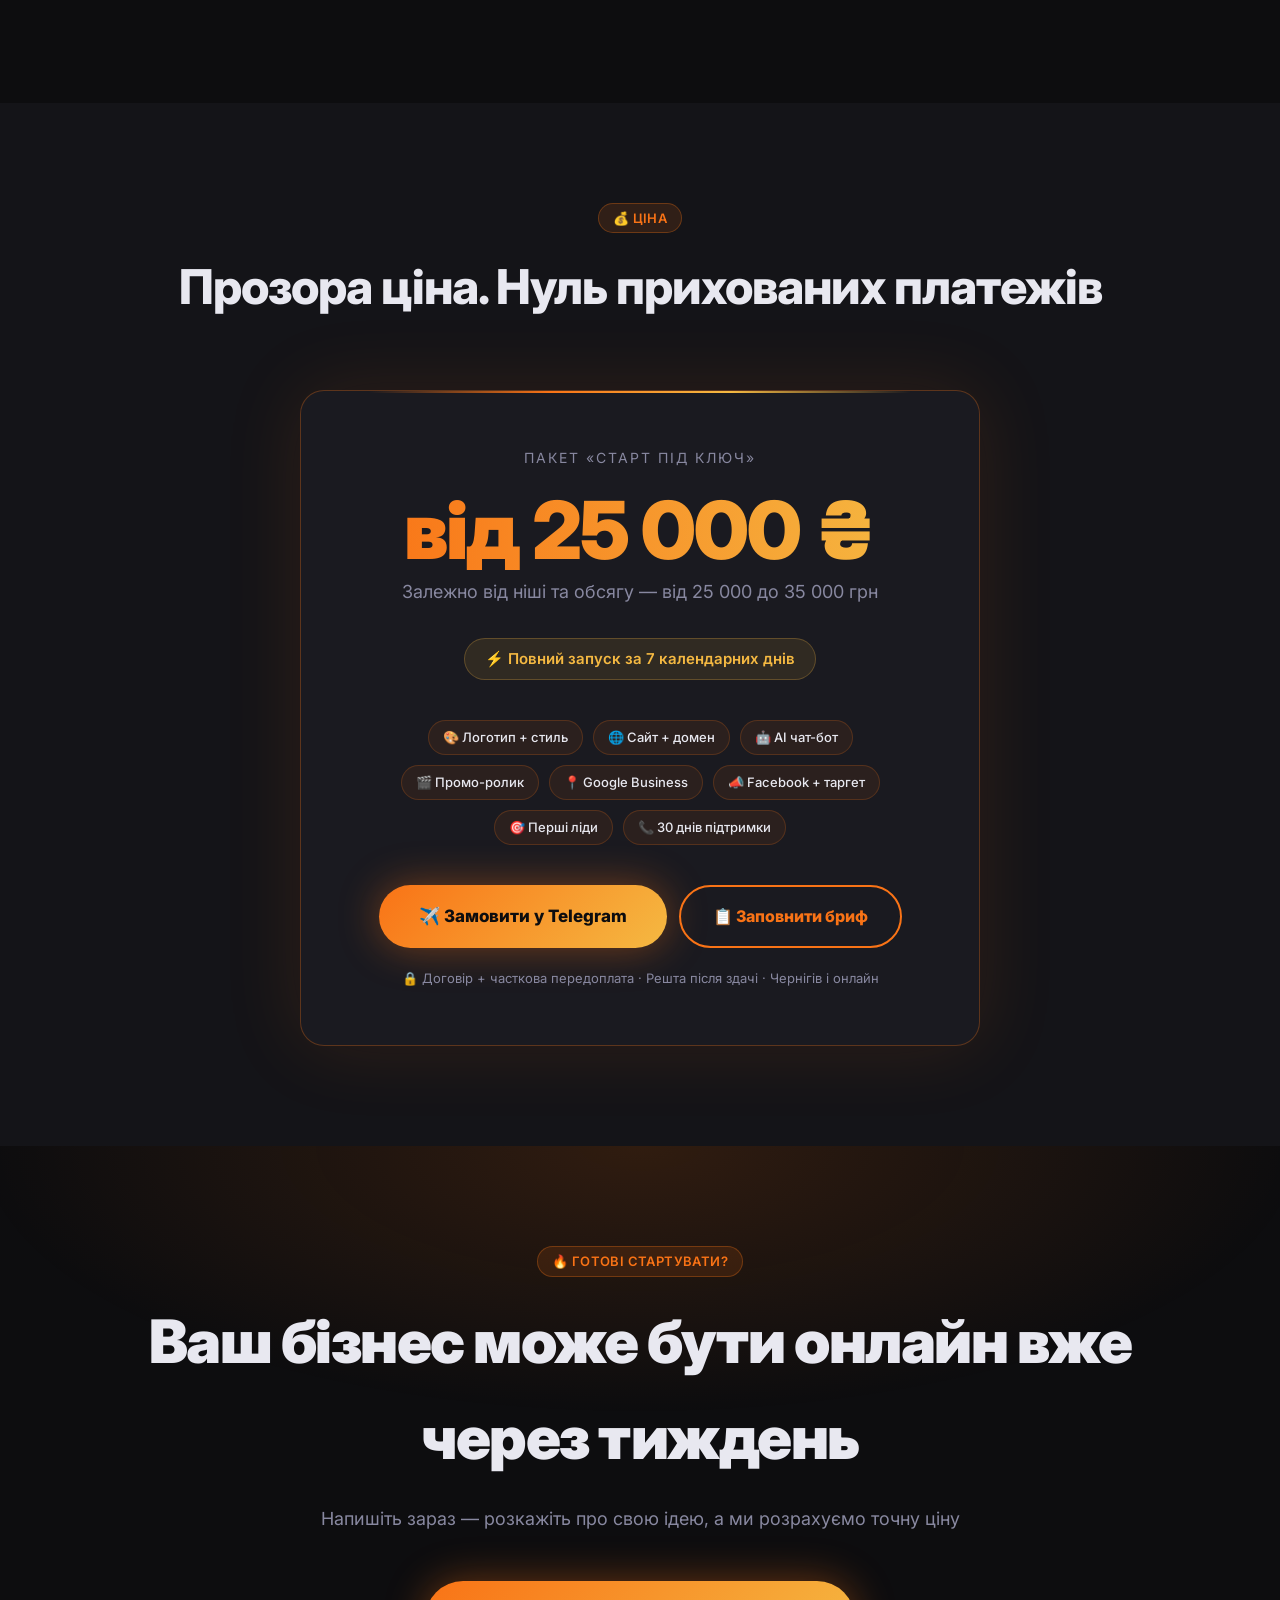
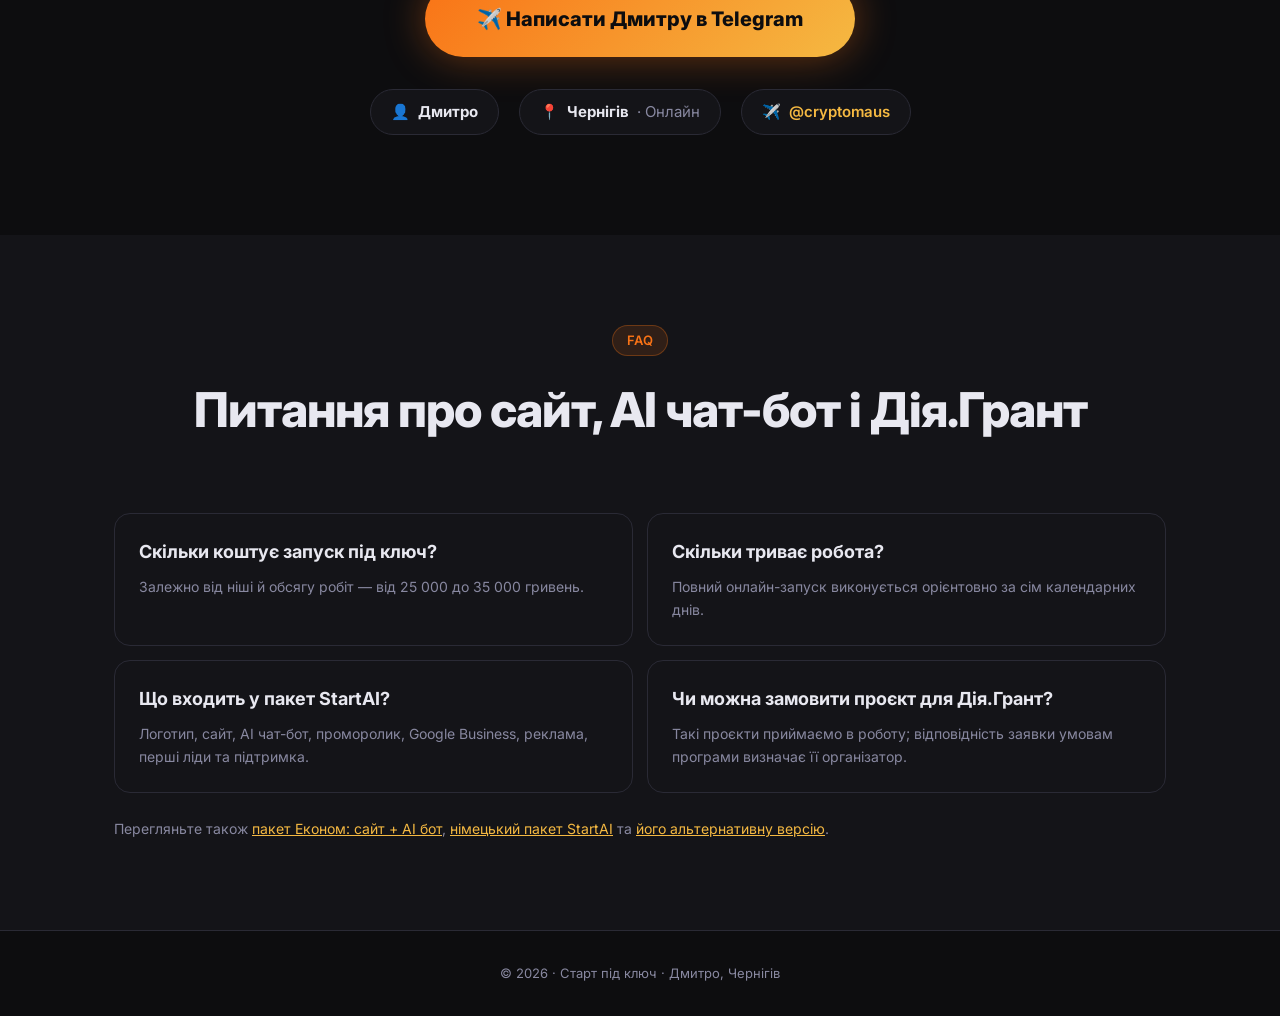
==== commit fb1ca49b: "Strengthen SEO: Diia Grant positioning, FAQ schema, internal linking" ====
--- a/index.html
+++ b/index.html
@@ -4,7 +4,44 @@
   <meta charset="UTF-8" />
   <meta name="viewport" content="width=device-width, initial-scale=1.0" />
   <title>Старт під ключ — Повний онлайн-запуск за 7 днів</title>
-  <meta name="description" content="Запустіть свій бізнес онлайн за 7 днів. Логотип, сайт, AI чат-бот, реклама та перші ліди — під ключ. Чернігів." />
+  <meta name="description" content="Онлайн-запуск бізнесу в Чернігові за 7 днів: сайт, AI чат-бот, реклама й ліди. Працюємо з проєктами Дія.Грант та програмами підтримки малого бізнесу в Україні." />
+  <meta name="keywords" content="онлайн-запуск бізнесу, сайт Чернігів, AI чат-бот, Дія Грант сайт, Дія Грант AI бот, гранти для бізнесу Чернігів, державна підтримка стартапів сайт, StartAI" />
+  <link rel="canonical" href="https://tishinatyt.github.io/startai/" />
+  <link rel="icon" href="assets/favicon.svg" type="image/svg+xml" />
+  <meta property="og:title" content="Старт під ключ — онлайн-запуск бізнесу за 7 днів" />
+  <meta property="og:description" content="Логотип, сайт, AI чат-бот, реклама та перші ліди для вашого бізнесу під ключ у Чернігові." />
+  <meta property="og:image" content="https://tishinatyt.github.io/startai/assets/hero-econom.png" />
+  <meta property="og:url" content="https://tishinatyt.github.io/startai/" />
+  <meta property="og:type" content="website" />
+  <meta property="og:locale" content="uk_UA" />
+  <meta property="og:site_name" content="StartAI" />
+  <meta name="twitter:card" content="summary_large_image" />
+  <meta name="twitter:title" content="Старт під ключ — онлайн-запуск бізнесу за 7 днів" />
+  <meta name="twitter:description" content="Сайт, AI чат-бот, реклама та перші ліди для бізнесу під ключ." />
+  <meta name="twitter:image" content="https://tishinatyt.github.io/startai/assets/hero-econom.png" />
+  <script type="application/ld+json">
+  {
+    "@context": "https://schema.org",
+    "@type": "Service",
+    "name": "Старт під ключ",
+    "description": "Повний онлайн-запуск бізнесу: логотип, сайт, AI чат-бот, реклама та перші ліди. StartAI приймає проєкти в рамках Дія.Грант та інших програм державної підтримки стартапів і малого бізнесу.",
+    "url": "https://tishinatyt.github.io/startai/",
+    "provider": { "@type": "Organization", "name": "StartAI" },
+    "areaServed": [{ "@type": "City", "name": "Чернігів" }, { "@type": "Country", "name": "Україна" }]
+  }
+  </script>
+  <script type="application/ld+json">
+  {
+    "@context": "https://schema.org",
+    "@type": "FAQPage",
+    "mainEntity": [
+      { "@type": "Question", "name": "Скільки коштує запуск під ключ?", "acceptedAnswer": { "@type": "Answer", "text": "Вартість залежить від ніші й обсягу робіт та становить від 25 000 до 35 000 гривень." } },
+      { "@type": "Question", "name": "Скільки триває робота?", "acceptedAnswer": { "@type": "Answer", "text": "Повний онлайн-запуск виконується орієнтовно за сім календарних днів після погодження завдання." } },
+      { "@type": "Question", "name": "Що входить у пакет StartAI?", "acceptedAnswer": { "@type": "Answer", "text": "Логотип і стиль, сайт, AI чат-бот, проморолик, бізнес-профіль Google, реклама, перші ліди та підтримка." } },
+      { "@type": "Question", "name": "Чи можна замовити проєкт для Дія.Грант?", "acceptedAnswer": { "@type": "Answer", "text": "StartAI приймає проєкти в рамках Дія.Грант та інших програм підтримки бізнесу; рішення щодо відповідності заявки ухвалює організатор програми." } }
+    ]
+  }
+  </script>
   <link rel="preconnect" href="https://fonts.googleapis.com" />
   <link rel="preconnect" href="https://fonts.gstatic.com" crossorigin />
   <link href="https://fonts.googleapis.com/css2?family=Inter:wght@400;500;600;700;800;900&display=swap" rel="stylesheet" />
@@ -286,6 +323,15 @@
       font-size: 15px; color: var(--muted);
     }
     .contact-chip strong { color: var(--text); }
+    .grant-note { margin: -18px 0 30px; color: var(--gold-lite); font-size: 14px; font-weight: 600; }
+    .seo-faq { padding: 90px 0; background: var(--bg2); }
+    .faq-grid { display:grid; grid-template-columns:repeat(2,1fr); gap:14px; margin-top:32px; }
+    .faq-item { border:1px solid var(--border); border-radius:var(--radius); background:var(--card); padding:24px; }
+    .faq-item h3 { font-size:18px; margin-bottom:8px; }
+    .faq-item p, .package-links { color:var(--muted); font-size:14px; line-height:1.65; }
+    .package-links { margin-top:24px; }
+    .package-links a { color:var(--gold); }
+    @media(max-width:700px){ .faq-grid{grid-template-columns:1fr;} }
 
     /* ════════════════════════════════
        FOOTER
@@ -354,8 +400,9 @@
           Логотип, сайт, чат-бот, реклама та перші ліди —
           все разом, без головного болю, за фіксованою ціною.
         </p>
+        <p class="grant-note">✓ Приймаємо проєкти в рамках Дія.Грант та інших програм підтримки бізнесу</p>
         <div class="hero-cta">
-          <a href="https://t.me/cryptomaus" class="btn" target="_blank">
+          <a href="https://t.me/cryptomaus" class="btn" target="_blank" rel="noopener">
             ✈️ Написати в Telegram
           </a>
           <a href="brief.html" class="btn btn-outline">📋 Заповнити бриф</a>
@@ -692,7 +739,7 @@
         <span class="price-pill">📞 30 днів підтримки</span>
       </div>
       <div style="display:flex;gap:12px;justify-content:center;flex-wrap:wrap;">
-        <a href="https://t.me/cryptomaus" class="btn" target="_blank" style="font-size:17px;">
+        <a href="https://t.me/cryptomaus" class="btn" target="_blank" rel="noopener" style="font-size:17px;">
           ✈️ Замовити у Telegram
         </a>
         <a href="brief.html" class="btn btn-outline" style="font-size:16px;">
@@ -710,7 +757,7 @@
     <span class="tag">🔥 Готові стартувати?</span>
     <h2 class="cta-title">Ваш бізнес може бути онлайн вже через тиждень</h2>
     <p class="cta-sub">Напишіть зараз — розкажіть про свою ідею, а ми розрахуємо точну ціну</p>
-    <a href="https://t.me/cryptomaus" class="btn" target="_blank" style="font-size:20px; padding: 22px 52px;">
+    <a href="https://t.me/cryptomaus" class="btn" target="_blank" rel="noopener" style="font-size:20px; padding: 22px 52px;">
       ✈️ Написати Дмитру в Telegram
     </a>
     <div class="contact-info">
@@ -721,6 +768,19 @@
   </div>
 </section>
 
+<section class="seo-faq" aria-labelledby="faq-title">
+  <div class="container">
+    <div class="section-header"><span class="tag">FAQ</span><h2 class="section-title" id="faq-title">Питання про сайт, AI чат-бот і Дія.Грант</h2></div>
+    <div class="faq-grid">
+      <article class="faq-item"><h3>Скільки коштує запуск під ключ?</h3><p>Залежно від ніші й обсягу робіт — від 25 000 до 35 000 гривень.</p></article>
+      <article class="faq-item"><h3>Скільки триває робота?</h3><p>Повний онлайн-запуск виконується орієнтовно за сім календарних днів.</p></article>
+      <article class="faq-item"><h3>Що входить у пакет StartAI?</h3><p>Логотип, сайт, AI чат-бот, проморолик, Google Business, реклама, перші ліди та підтримка.</p></article>
+      <article class="faq-item"><h3>Чи можна замовити проєкт для Дія.Грант?</h3><p>Такі проєкти приймаємо в роботу; відповідність заявки умовам програми визначає її організатор.</p></article>
+    </div>
+    <p class="package-links">Перегляньте також <a href="econom.html">пакет Економ: сайт + AI бот</a>, <a href="start-de.html" lang="de">німецький пакет StartAI</a> та <a href="start-de2.html" lang="de">його альтернативну версію</a>.</p>
+  </div>
+</section>
+
 <footer>
   <div class="container">
     <p>© 2026 · Старт під ключ · Дмитро, Чернігів</p>
@@ -730,7 +790,7 @@
 <!-- Sticky CTA -->
 <div class="sticky-cta" id="stickyCta">
   <span class="sticky-cta-text">Запуск за 7 днів від 25 000 ₴</span>
-  <a href="https://t.me/cryptomaus" class="btn" target="_blank">Замовити ✈️</a>
+  <a href="https://t.me/cryptomaus" class="btn" target="_blank" rel="noopener">Замовити ✈️</a>
 </div>
 
 <script>
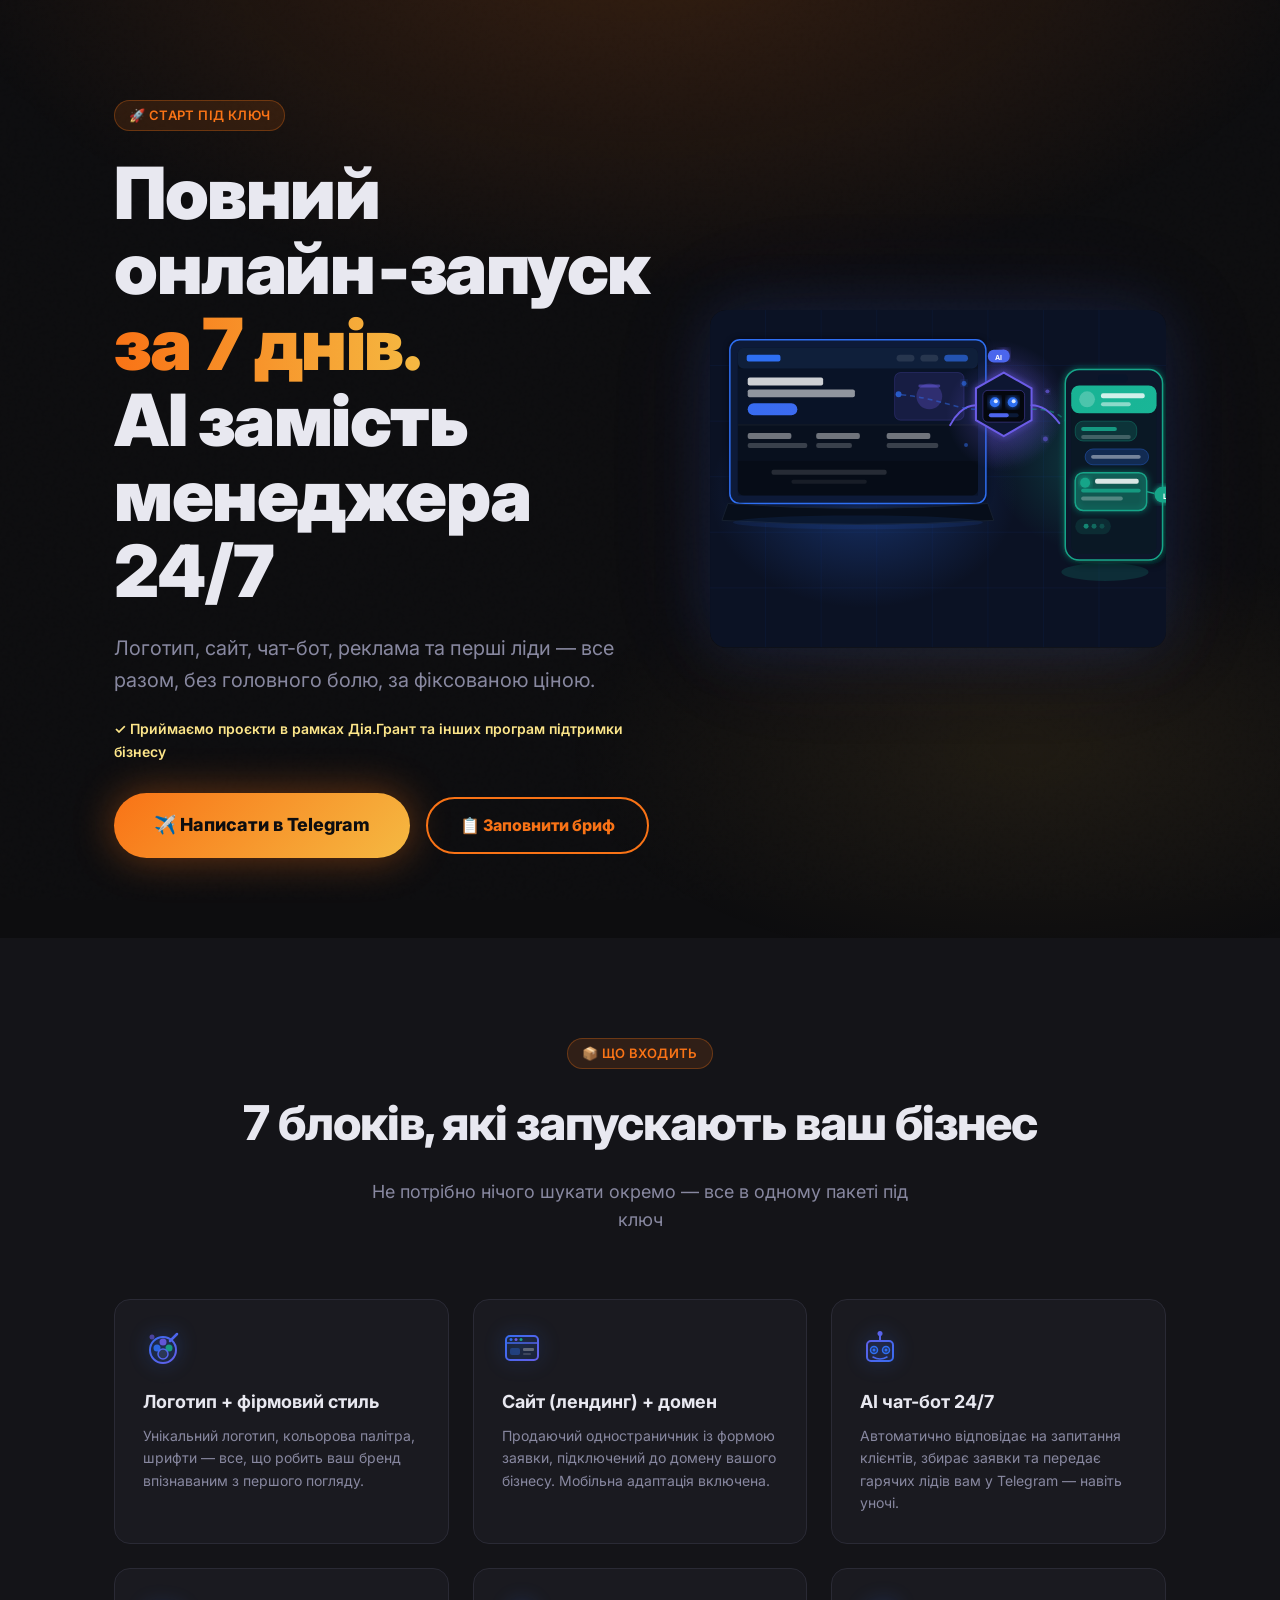
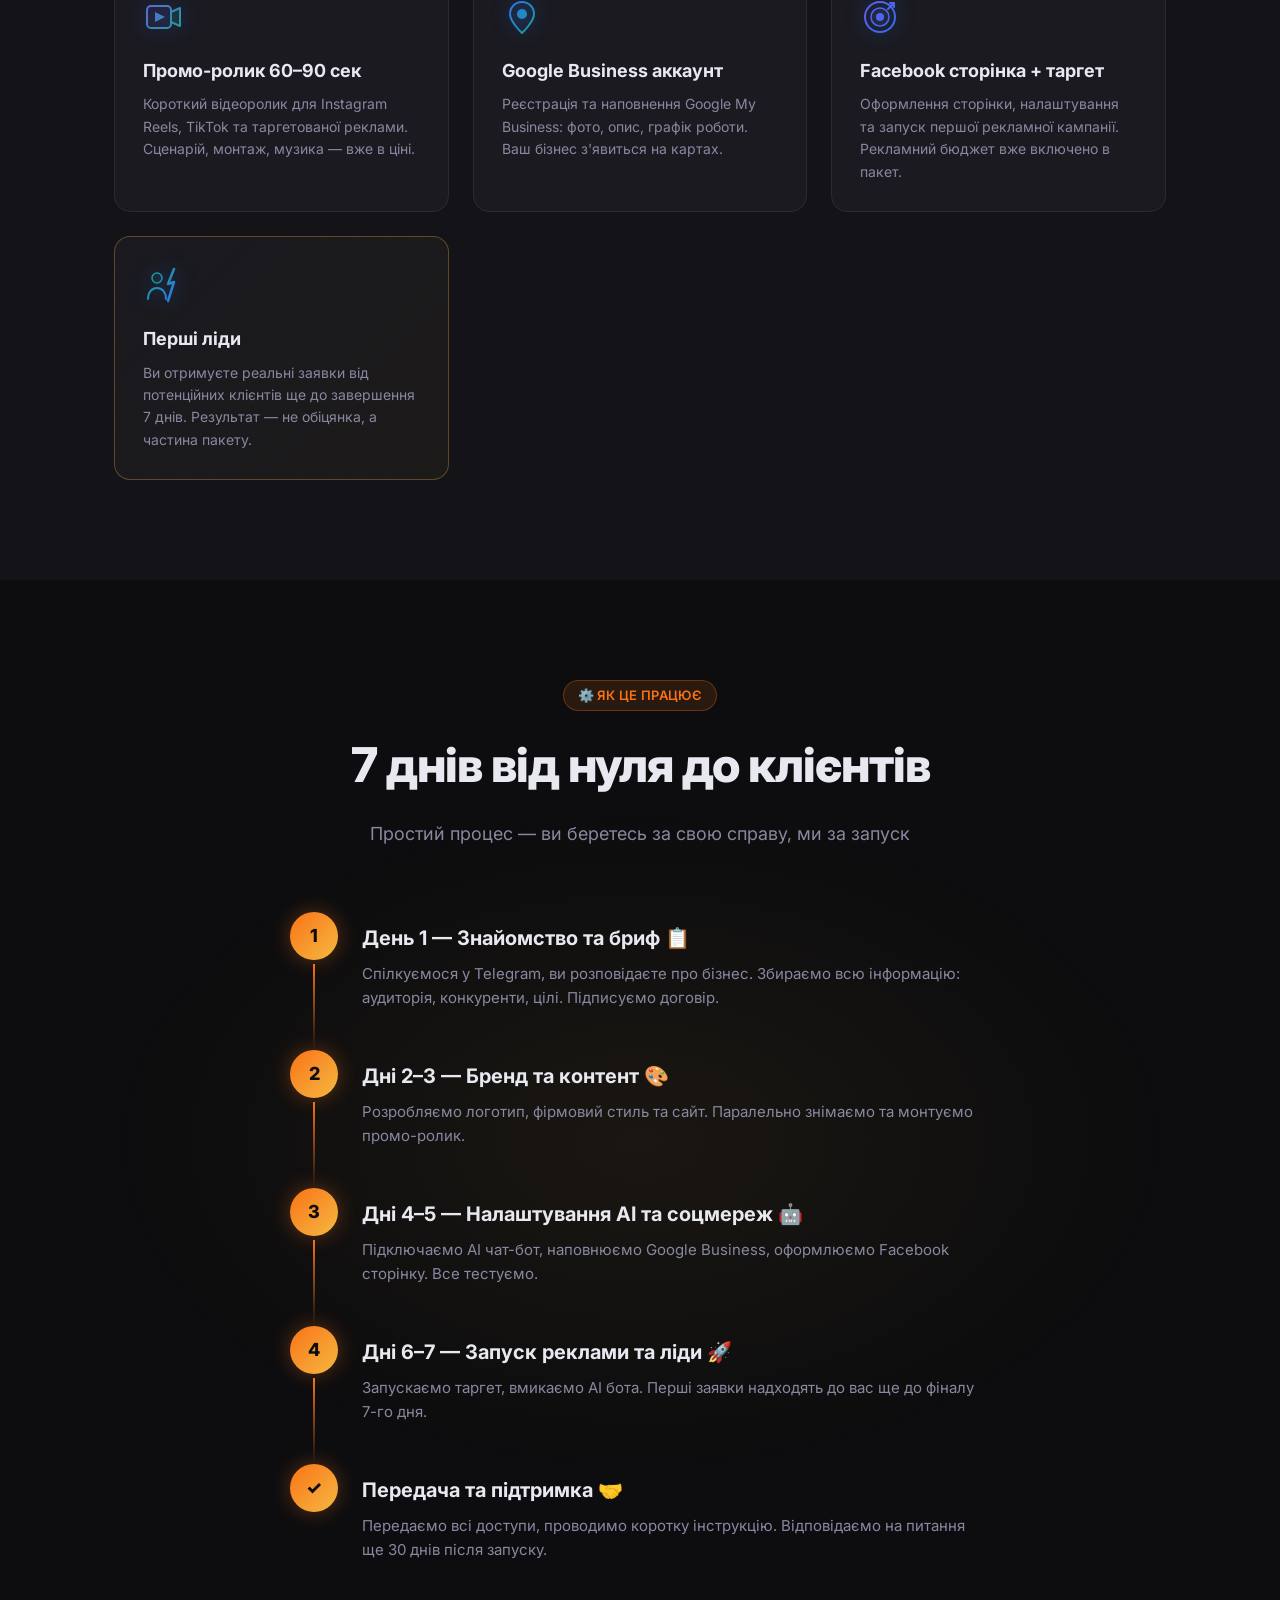
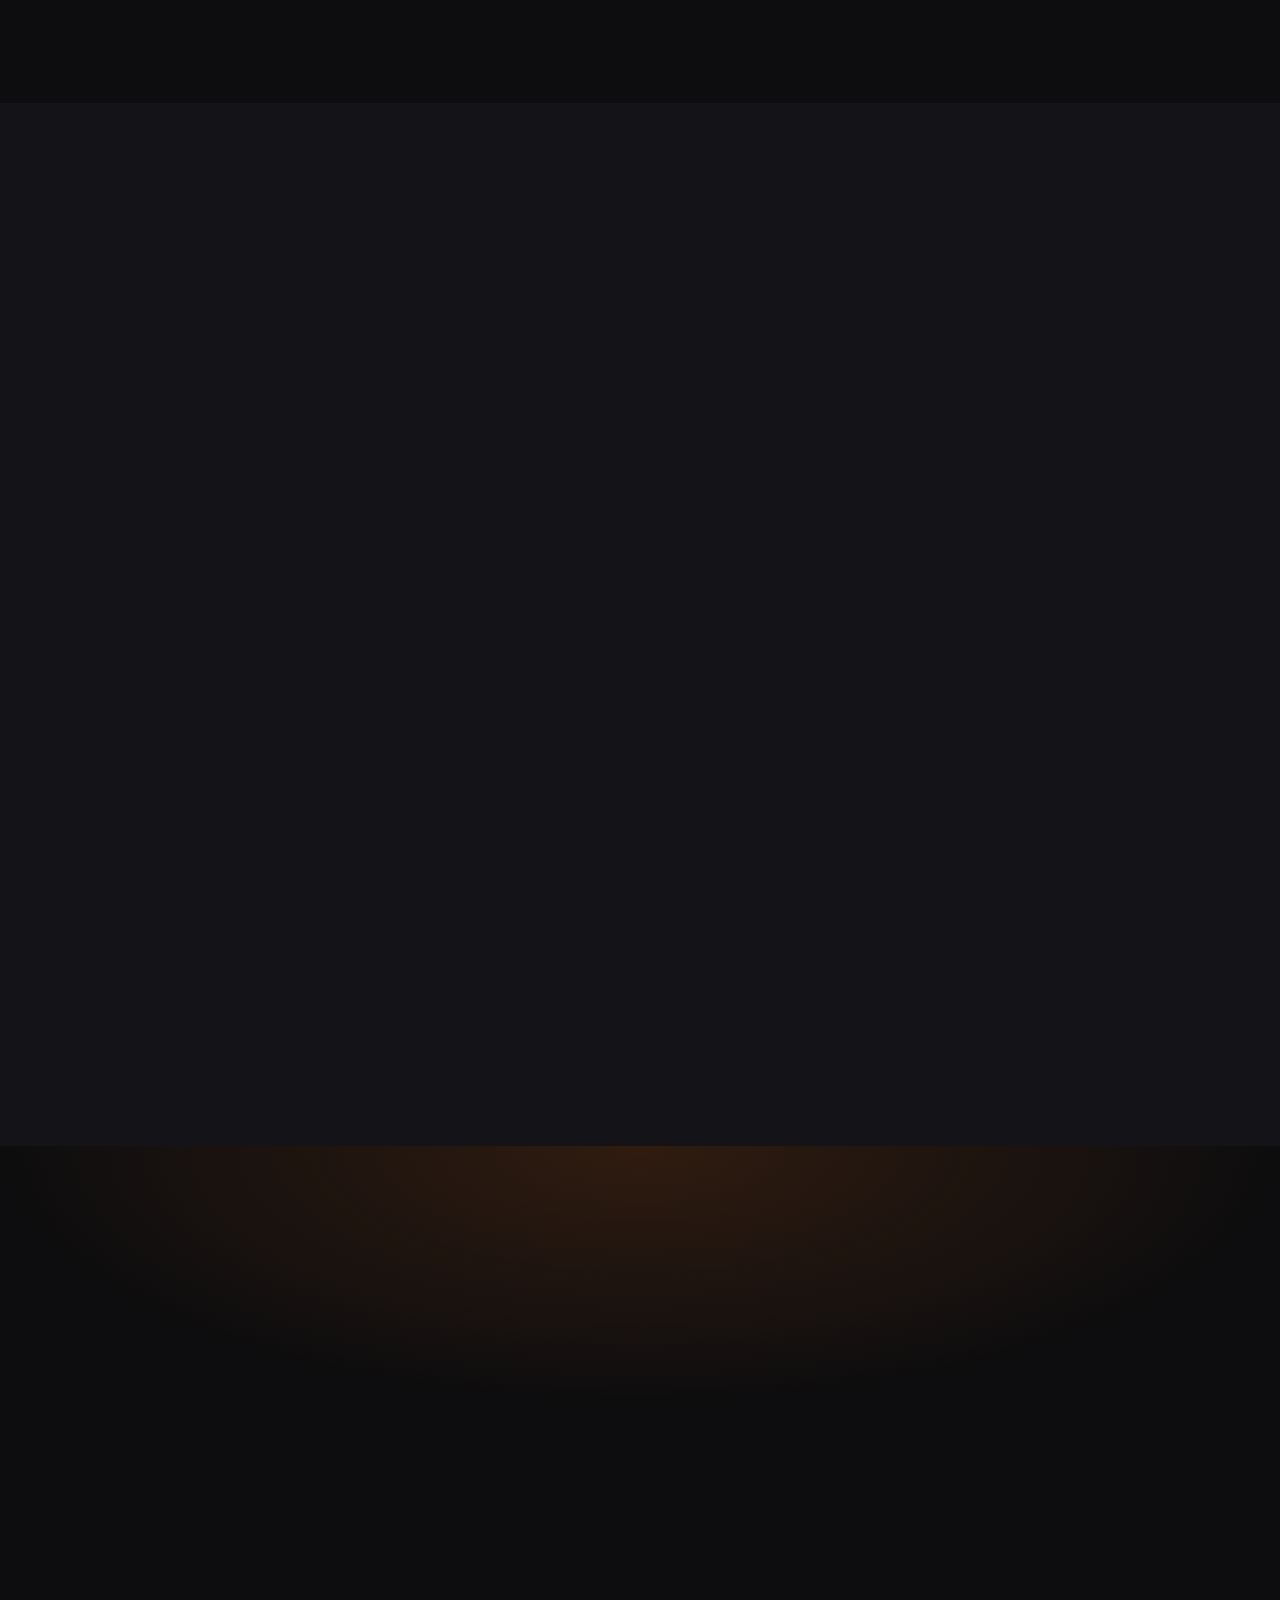
==== commit cb35ae1b: "Optimize performance across public pages" ====
--- a/index.html
+++ b/index.html
@@ -324,6 +324,7 @@
     }
     .contact-chip strong { color: var(--text); }
     .grant-note { margin: -18px 0 30px; color: var(--gold-lite); font-size: 14px; font-weight: 600; }
+    #included, #how, #price, #cta, .seo-faq, footer { content-visibility:auto; contain-intrinsic-size:700px; }
     .seo-faq { padding: 90px 0; background: var(--bg2); }
     .faq-grid { display:grid; grid-template-columns:repeat(2,1fr); gap:14px; margin-top:32px; }
     .faq-item { border:1px solid var(--border); border-radius:var(--radius); background:var(--card); padding:24px; }
@@ -798,7 +799,7 @@
   const cta = document.getElementById('stickyCta');
   window.addEventListener('scroll', () => {
     cta.classList.toggle('visible', window.scrollY > 600);
-  });
+  }, { passive: true });
 </script>
 </body>
 </html>
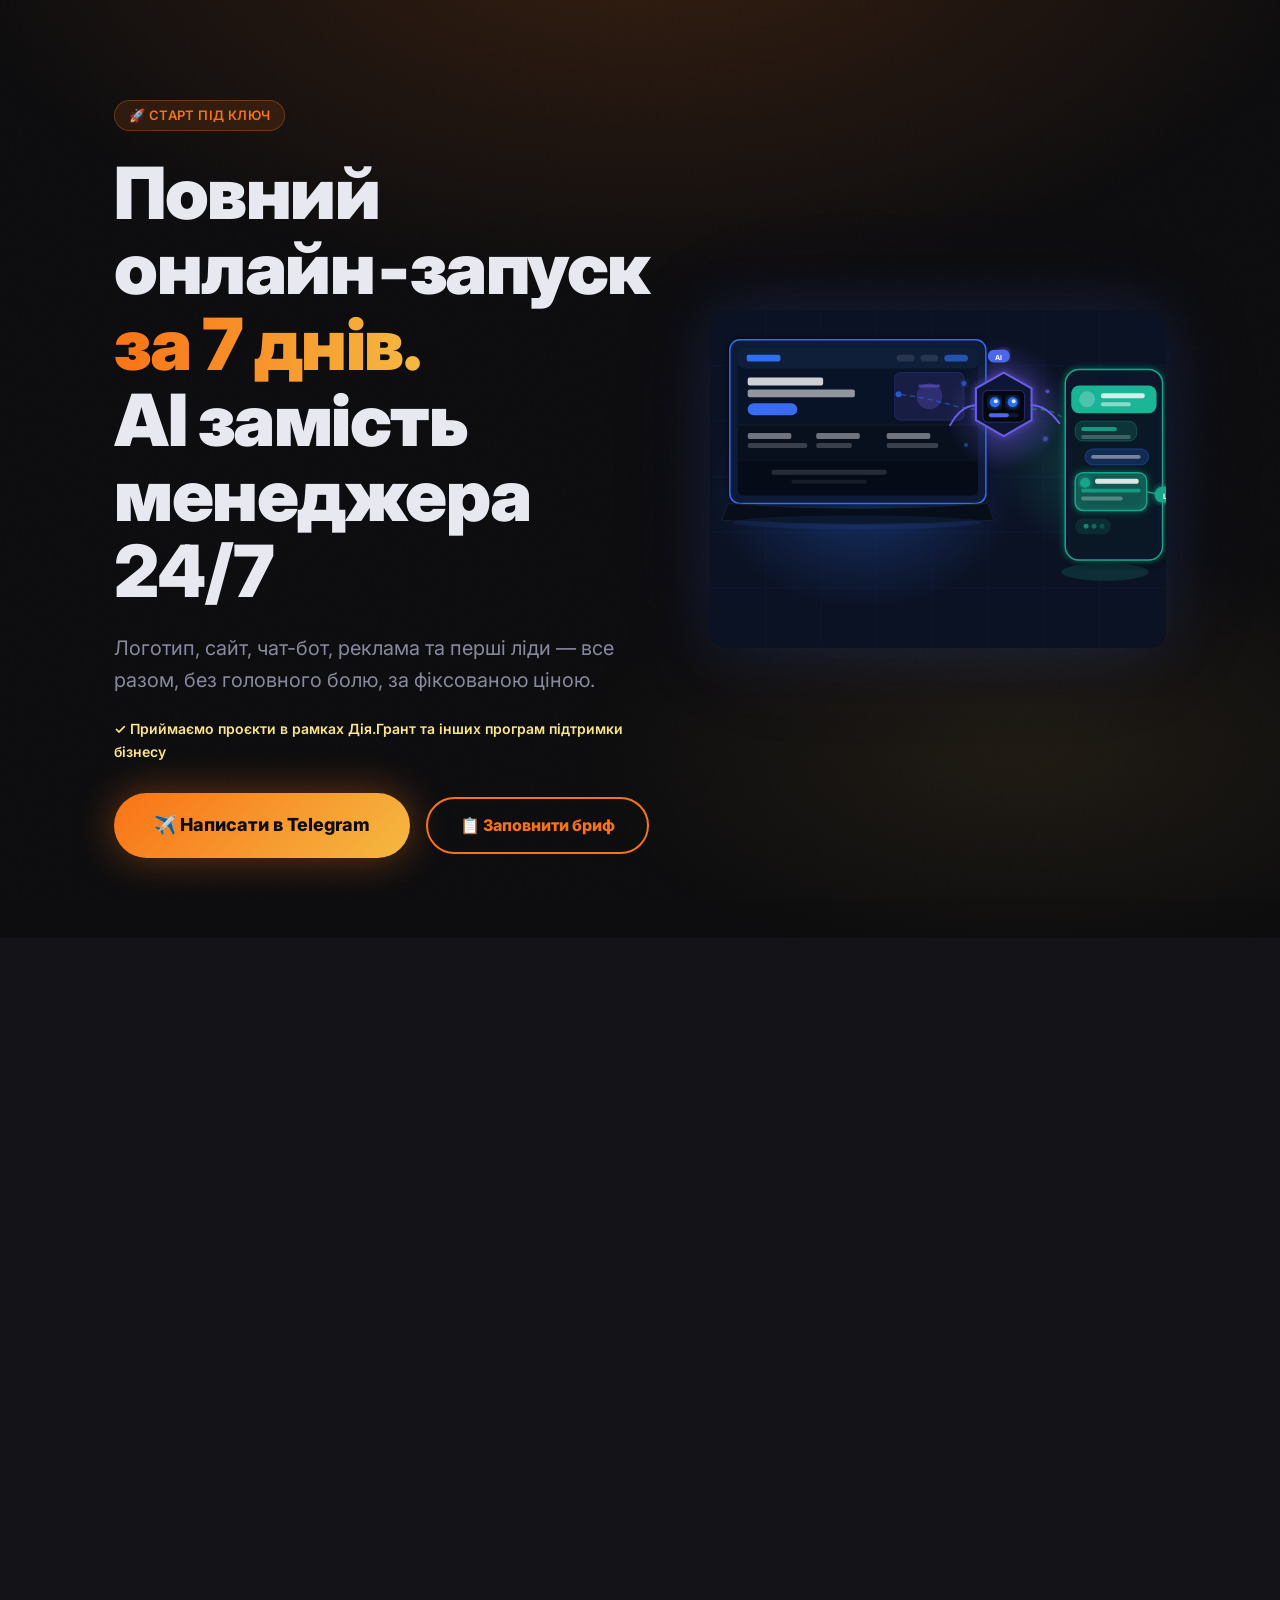
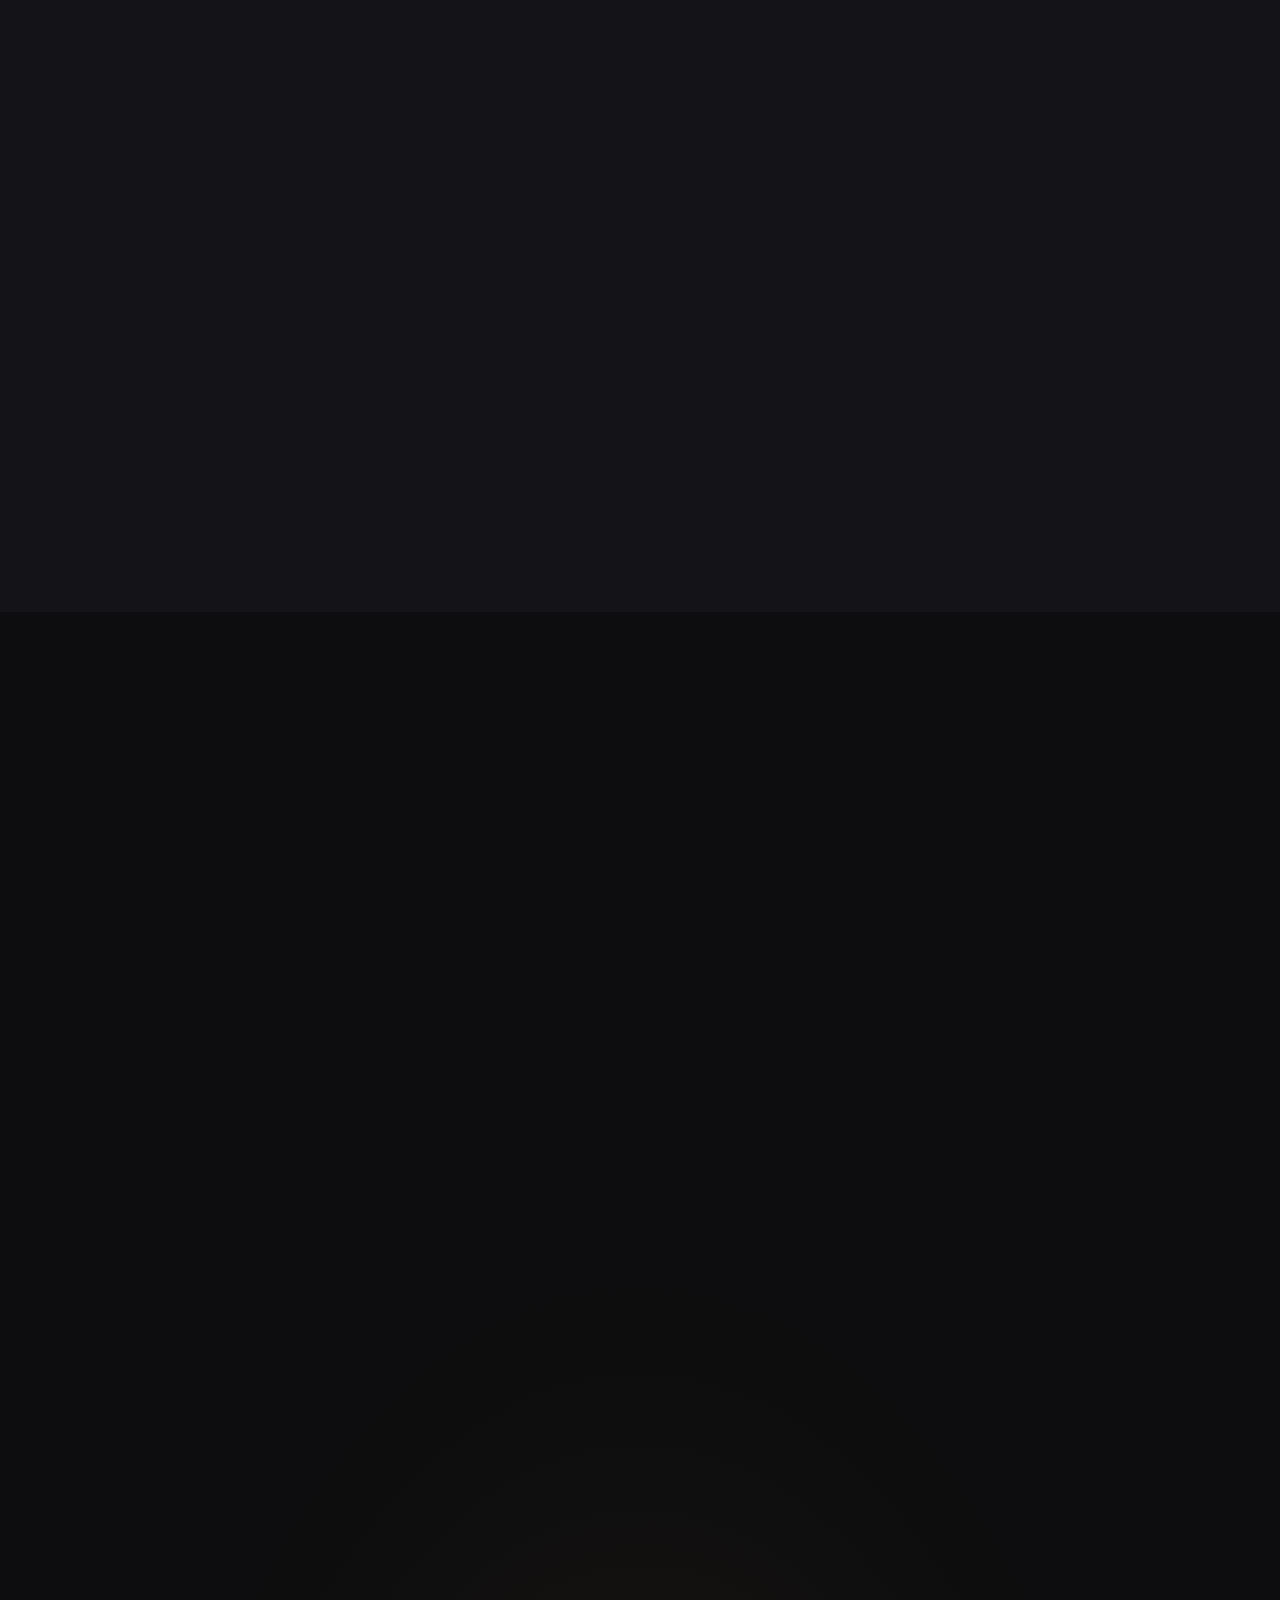
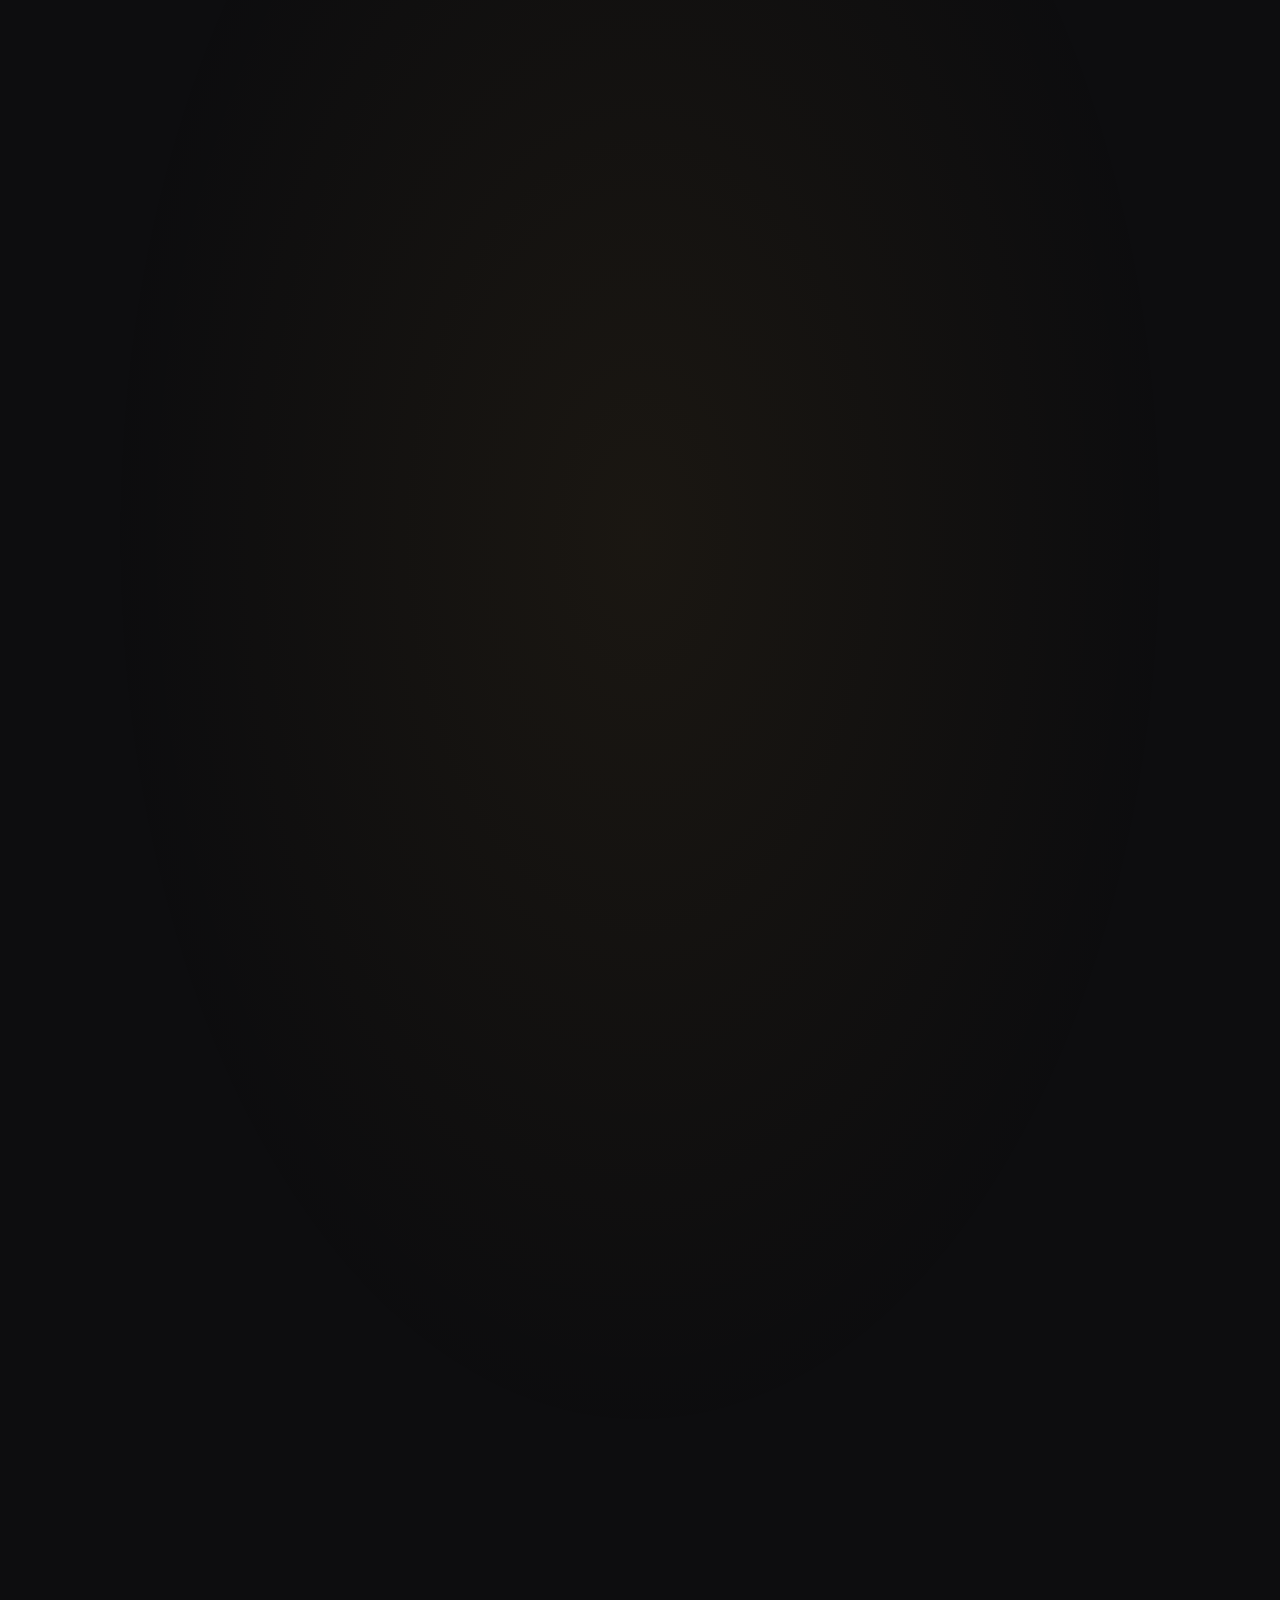
==== commit 3df1c3ca: "Add Vlasna Sprava 2.0 promo block with SEO" ====
--- a/index.html
+++ b/index.html
@@ -4,8 +4,8 @@
   <meta charset="UTF-8" />
   <meta name="viewport" content="width=device-width, initial-scale=1.0" />
   <title>Старт під ключ — Повний онлайн-запуск за 7 днів</title>
-  <meta name="description" content="Онлайн-запуск бізнесу в Чернігові за 7 днів: сайт, AI чат-бот, реклама й ліди. Працюємо з проєктами Дія.Грант та програмами підтримки малого бізнесу в Україні." />
-  <meta name="keywords" content="онлайн-запуск бізнесу, сайт Чернігів, AI чат-бот, Дія Грант сайт, Дія Грант AI бот, гранти для бізнесу Чернігів, державна підтримка стартапів сайт, StartAI" />
+  <meta name="description" content="StartAI запускає бізнес онлайн за 7 днів: сайт, AI чат-бот, реклама й ліди. Пакет «Власна справа 2.0» для учасників грантової програми через Дію в Україні." />
+  <meta name="keywords" content="онлайн-запуск бізнесу, сайт Чернігів, AI чат-бот, Власна справа 2.0, пакет для Власна справа, Дія Грант сайт, Дія Грант AI бот, гранти для бізнесу Чернігів, державна підтримка стартапів сайт, StartAI" />
   <link rel="canonical" href="https://tishinatyt.github.io/startai/" />
   <link rel="icon" href="assets/favicon.svg" type="image/svg+xml" />
   <meta property="og:title" content="Старт під ключ — онлайн-запуск бізнесу за 7 днів" />
@@ -33,12 +33,27 @@
   <script type="application/ld+json">
   {
     "@context": "https://schema.org",
+    "@type": "Service",
+    "name": "Пакет для Дія Власна справа 2.0",
+    "description": "Сайт, ШІ-бот, оформлення соцмереж і маркетинг для учасників грантової програми «Власна справа» через Дію.",
+    "url": "https://tishinatyt.github.io/startai/#vlasna-sprava",
+    "image": "https://tishinatyt.github.io/startai/assets/vlasna-sprava-2.png",
+    "provider": { "@type": "Organization", "name": "StartAI" },
+    "areaServed": { "@type": "Country", "name": "Україна" },
+    "serviceType": "Цифровий запуск бізнесу для грантової програми «Власна справа 2.0»"
+  }
+  </script>
+  <script type="application/ld+json">
+  {
+    "@context": "https://schema.org",
     "@type": "FAQPage",
     "mainEntity": [
       { "@type": "Question", "name": "Скільки коштує запуск під ключ?", "acceptedAnswer": { "@type": "Answer", "text": "Вартість залежить від ніші й обсягу робіт та становить від 25 000 до 35 000 гривень." } },
       { "@type": "Question", "name": "Скільки триває робота?", "acceptedAnswer": { "@type": "Answer", "text": "Повний онлайн-запуск виконується орієнтовно за сім календарних днів після погодження завдання." } },
       { "@type": "Question", "name": "Що входить у пакет StartAI?", "acceptedAnswer": { "@type": "Answer", "text": "Логотип і стиль, сайт, AI чат-бот, проморолик, бізнес-профіль Google, реклама, перші ліди та підтримка." } },
-      { "@type": "Question", "name": "Чи можна замовити проєкт для Дія.Грант?", "acceptedAnswer": { "@type": "Answer", "text": "StartAI приймає проєкти в рамках Дія.Грант та інших програм підтримки бізнесу; рішення щодо відповідності заявки ухвалює організатор програми." } }
+      { "@type": "Question", "name": "Чи можна замовити проєкт для Дія.Грант?", "acceptedAnswer": { "@type": "Answer", "text": "StartAI приймає проєкти в рамках Дія.Грант та інших програм підтримки бізнесу; рішення щодо відповідності заявки ухвалює організатор програми." } },
+      { "@type": "Question", "name": "Що входить у пакет «Власна справа 2.0»?", "acceptedAnswer": { "@type": "Answer", "text": "Пакет включає сайт, ШІ-бот, оформлення соцмереж і маркетингові матеріали для запуску бізнесу." } },
+      { "@type": "Question", "name": "Чи підходить пакет учасникам грантової програми «Власна справа»?", "acceptedAnswer": { "@type": "Answer", "text": "Пакет розроблений для учасників програми, яким потрібні цифрові інструменти для бізнесу. Відповідність витрат умовам гранту потрібно підтвердити у організатора програми." } }
     ]
   }
   </script>
@@ -324,7 +339,7 @@
     }
     .contact-chip strong { color: var(--text); }
     .grant-note { margin: -18px 0 30px; color: var(--gold-lite); font-size: 14px; font-weight: 600; }
-    #included, #how, #price, #cta, .seo-faq, footer { content-visibility:auto; contain-intrinsic-size:700px; }
+    #included, #how, #price, #cta, .seo-faq, #vlasna-sprava, footer { content-visibility:auto; contain-intrinsic-size:700px; }
     .seo-faq { padding: 90px 0; background: var(--bg2); }
     .faq-grid { display:grid; grid-template-columns:repeat(2,1fr); gap:14px; margin-top:32px; }
     .faq-item { border:1px solid var(--border); border-radius:var(--radius); background:var(--card); padding:24px; }
@@ -332,6 +347,25 @@
     .faq-item p, .package-links { color:var(--muted); font-size:14px; line-height:1.65; }
     .package-links { margin-top:24px; }
     .package-links a { color:var(--gold); }
+    #vlasna-sprava { padding: 28px 0 96px; background: var(--bg2); }
+    .grant-package {
+      overflow: hidden; border: 1px solid rgba(245,185,66,.28); border-radius: 28px;
+      background: linear-gradient(145deg, rgba(249,115,22,.09), rgba(245,185,66,.04) 48%, rgba(255,255,255,.025));
+      box-shadow: 0 24px 70px rgba(0,0,0,.28);
+    }
+    .grant-package-media { overflow: hidden; border-bottom: 1px solid rgba(245,185,66,.18); background: #f5f2fb; }
+    .grant-package-media picture, .grant-package-media img { display: block; width: 100%; }
+    .grant-package-media img { height: auto; aspect-ratio: 16 / 9; object-fit: cover; }
+    .grant-package-body { padding: 36px; }
+    .grant-package-body h2 { margin-top: 14px; font-size: clamp(30px,4vw,48px); line-height: 1.08; }
+    .grant-package-sub { max-width: 720px; margin-top: 14px; color: var(--muted); font-size: 17px; }
+    .grant-benefits { display: grid; grid-template-columns: repeat(4,1fr); gap: 12px; margin: 28px 0; }
+    .grant-benefit { padding: 16px; border: 1px solid var(--border); border-radius: 14px; background: rgba(255,255,255,.035); font-weight: 700; }
+    .grant-benefit span { display: block; margin-bottom: 6px; font-size: 22px; }
+    @media(max-width:700px){
+      .grant-package-body { padding: 24px; }
+      .grant-benefits { grid-template-columns: repeat(2,1fr); }
+    }
     @media(max-width:700px){ .faq-grid{grid-template-columns:1fr;} }
 
     /* ════════════════════════════════
@@ -777,8 +811,35 @@
       <article class="faq-item"><h3>Скільки триває робота?</h3><p>Повний онлайн-запуск виконується орієнтовно за сім календарних днів.</p></article>
       <article class="faq-item"><h3>Що входить у пакет StartAI?</h3><p>Логотип, сайт, AI чат-бот, проморолик, Google Business, реклама, перші ліди та підтримка.</p></article>
       <article class="faq-item"><h3>Чи можна замовити проєкт для Дія.Грант?</h3><p>Такі проєкти приймаємо в роботу; відповідність заявки умовам програми визначає її організатор.</p></article>
+      <article class="faq-item"><h3>Що входить у пакет «Власна справа 2.0»?</h3><p>Сайт, ШІ-бот, оформлення соцмереж і маркетингові матеріали для запуску бізнесу.</p></article>
+      <article class="faq-item"><h3>Чи підходить пакет учасникам програми «Власна справа»?</h3><p>Так, пакет орієнтований на учасників програми. Відповідність витрат умовам гранту потрібно підтвердити у її організатора.</p></article>
     </div>
     <p class="package-links">Перегляньте також <a href="econom.html">пакет Економ: сайт + AI бот</a>, <a href="start-de.html" lang="de">німецький пакет StartAI</a> та <a href="start-de2.html" lang="de">його альтернативну версію</a>.</p>
+  </div>
+</section>
+
+<section id="vlasna-sprava" aria-labelledby="vlasna-sprava-title">
+  <div class="container">
+    <article class="grant-package">
+      <div class="grant-package-media">
+        <picture>
+          <source srcset="assets/vlasna-sprava-2.webp" type="image/webp" />
+          <img src="assets/vlasna-sprava-2.png" width="1200" height="675" loading="lazy" decoding="async" alt="Пакет Власна справа 2.0 — сайт, ШІ-бот, соцмережі, маркетинг для учасників Дія Гранту" />
+        </picture>
+      </div>
+      <div class="grant-package-body">
+        <span class="tag">Дія · грантова програма</span>
+        <h2 id="vlasna-sprava-title">Пакет для Дія Власна справа 2.0</h2>
+        <p class="grant-package-sub">Для учасників грантової програми «Власна справа» через Дію</p>
+        <div class="grant-benefits" aria-label="Склад пакета">
+          <div class="grant-benefit"><span aria-hidden="true">🌐</span>Сайт</div>
+          <div class="grant-benefit"><span aria-hidden="true">🤖</span>ШІ-бот</div>
+          <div class="grant-benefit"><span aria-hidden="true">📱</span>Соцмережі</div>
+          <div class="grant-benefit"><span aria-hidden="true">📣</span>Маркетинг</div>
+        </div>
+        <a href="client-brief.html" class="btn">Заповнити бриф →</a>
+      </div>
+    </article>
   </div>
 </section>
 
